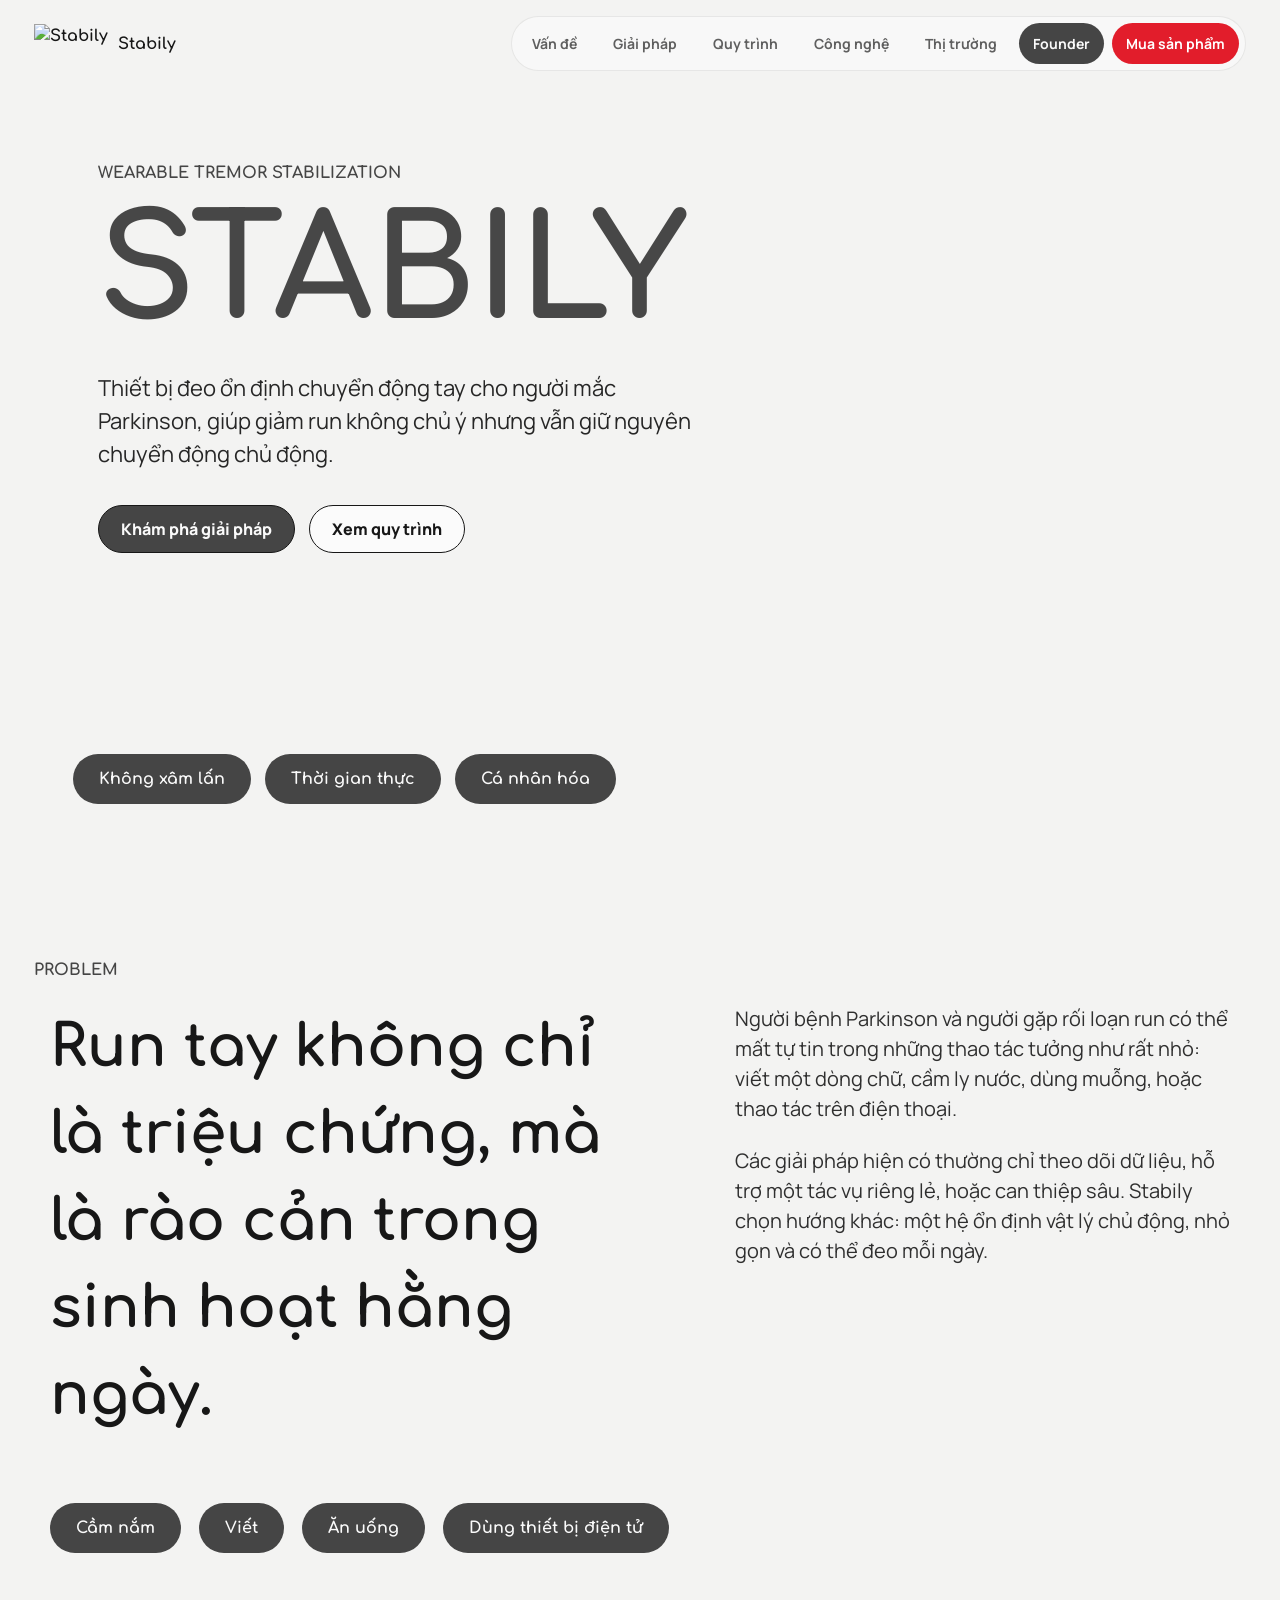
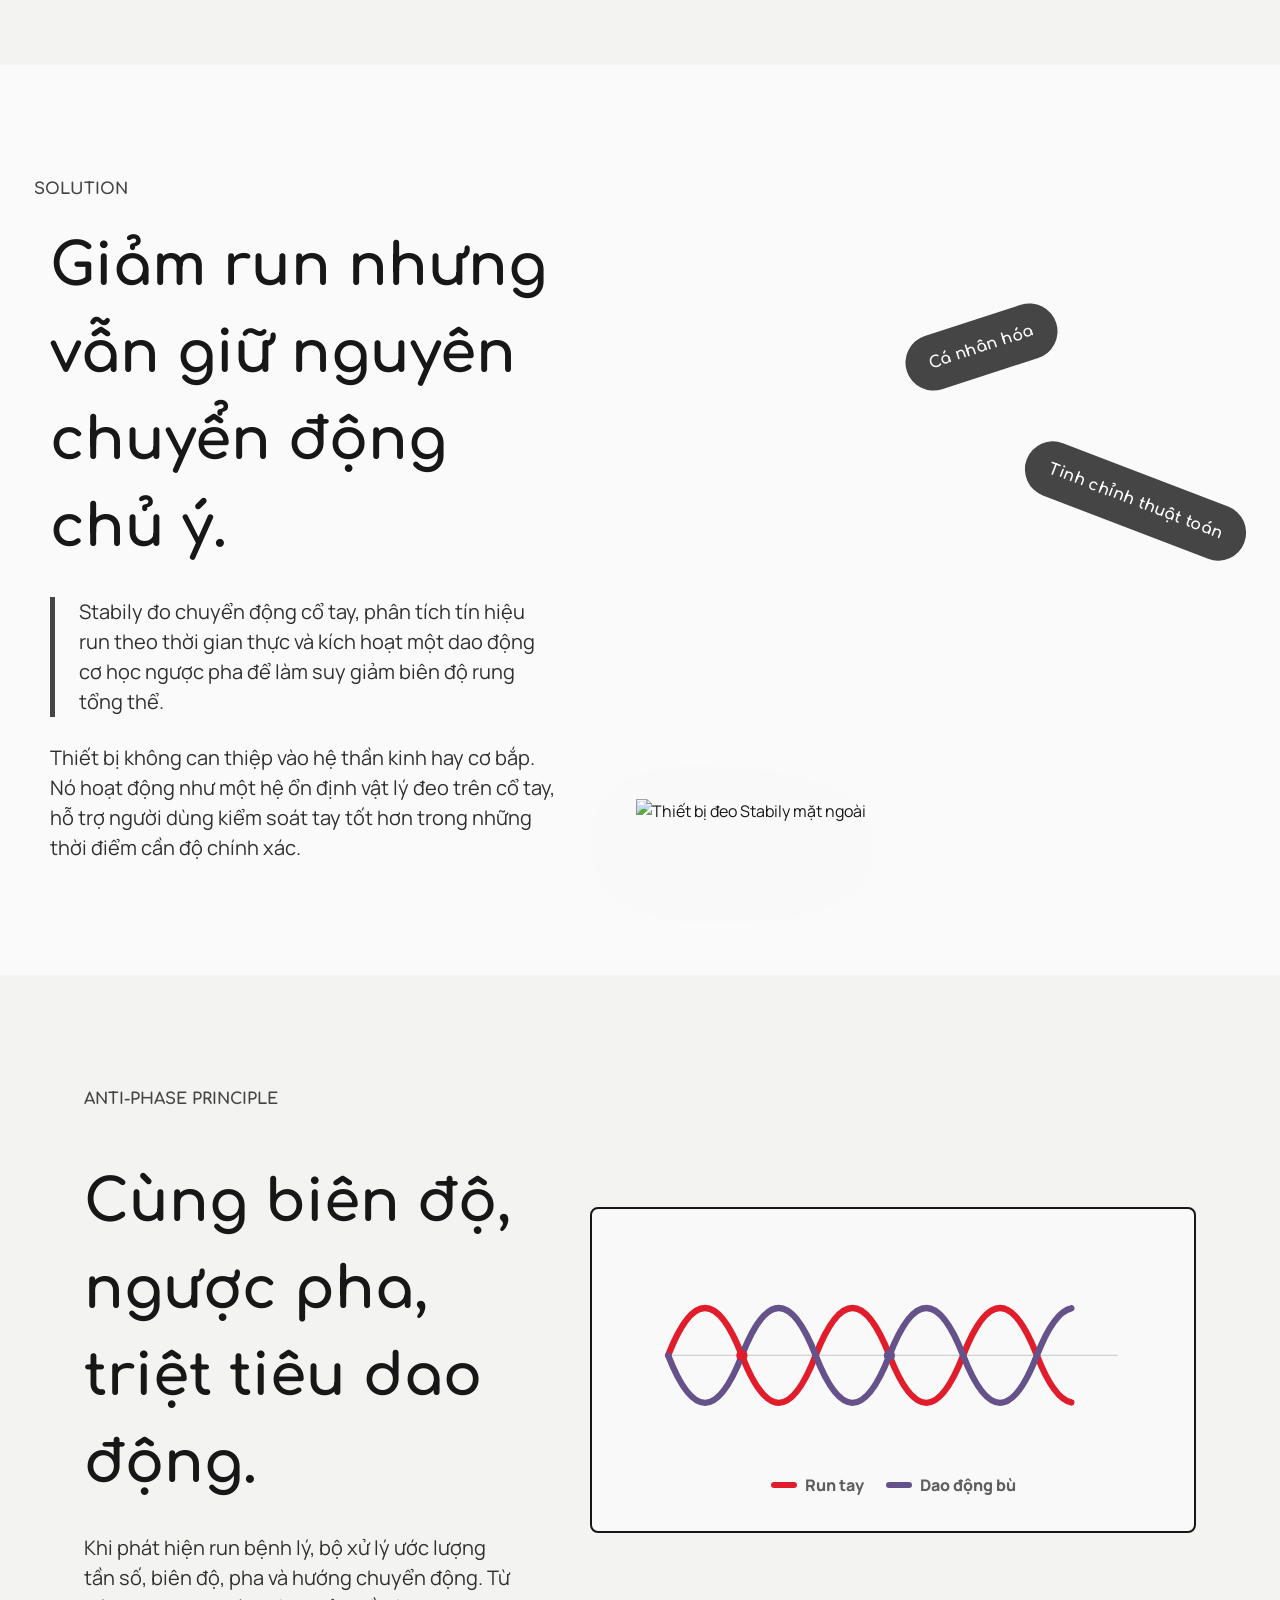
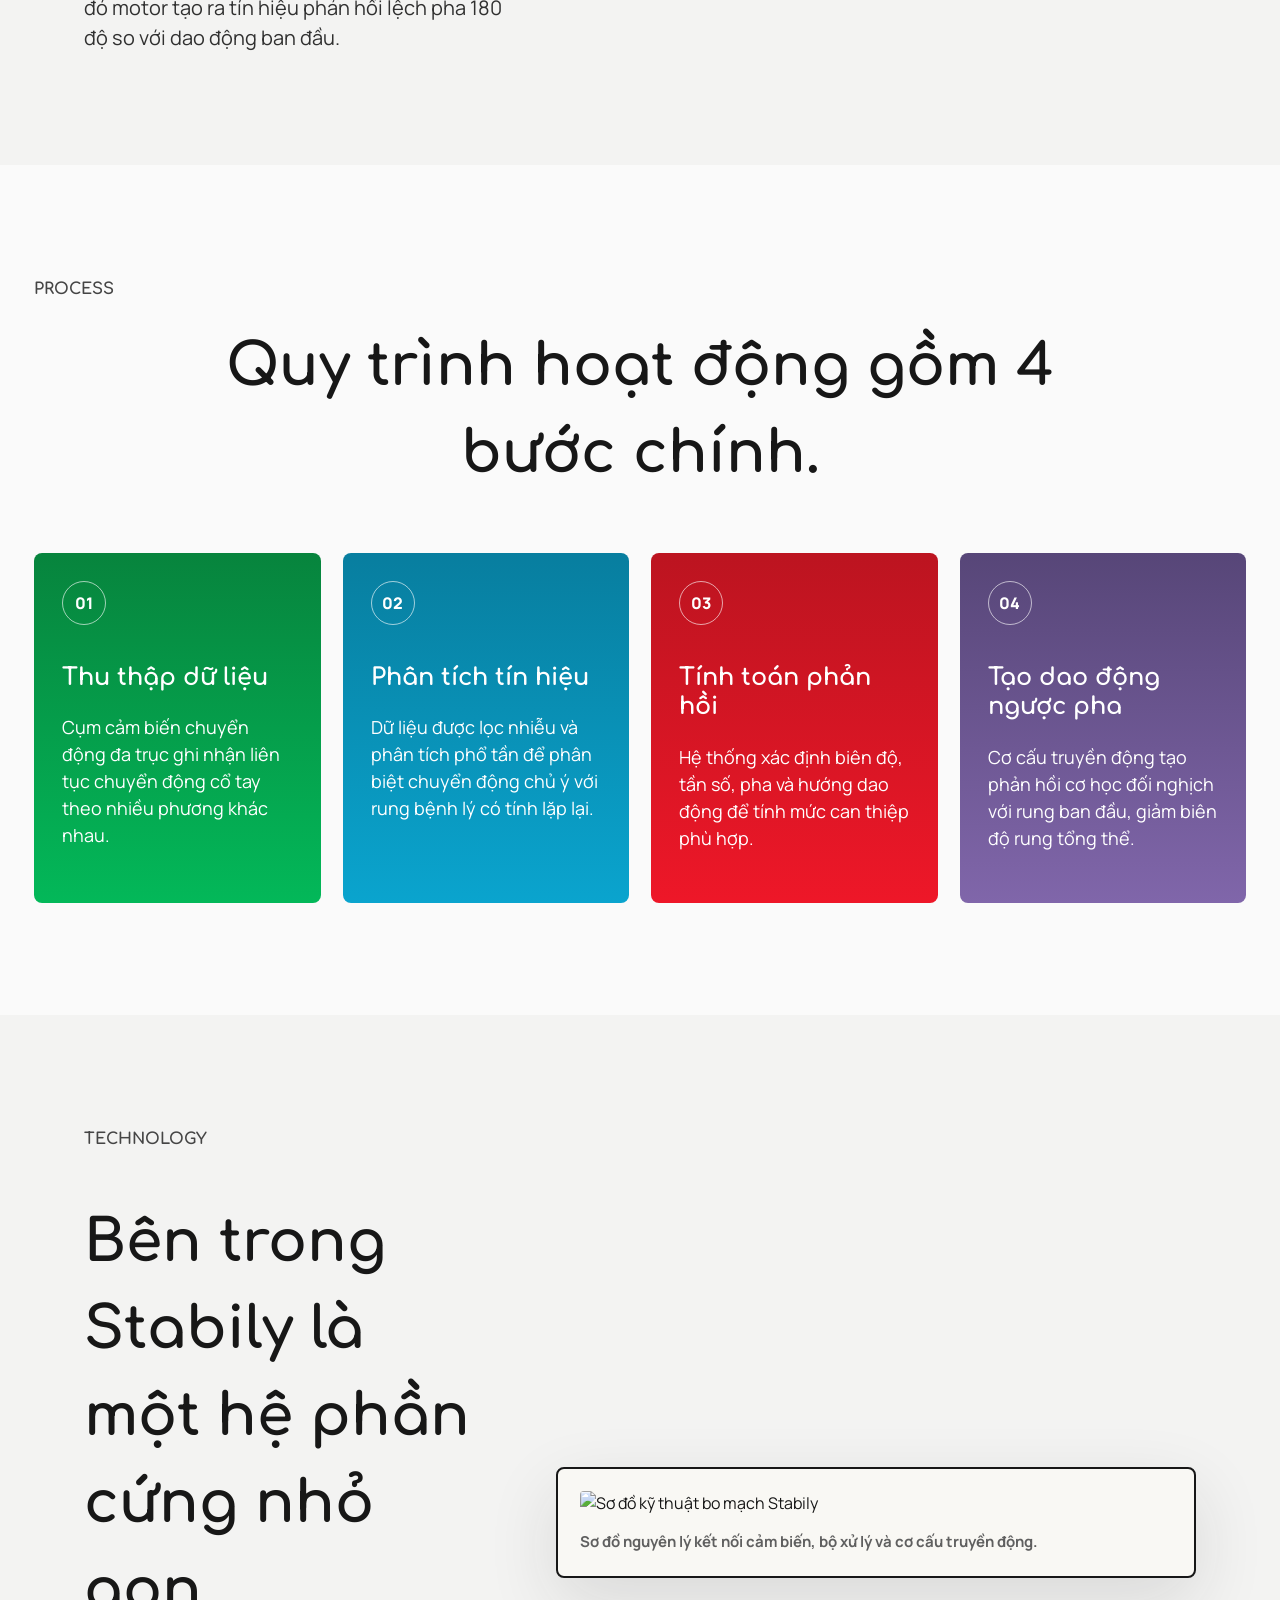
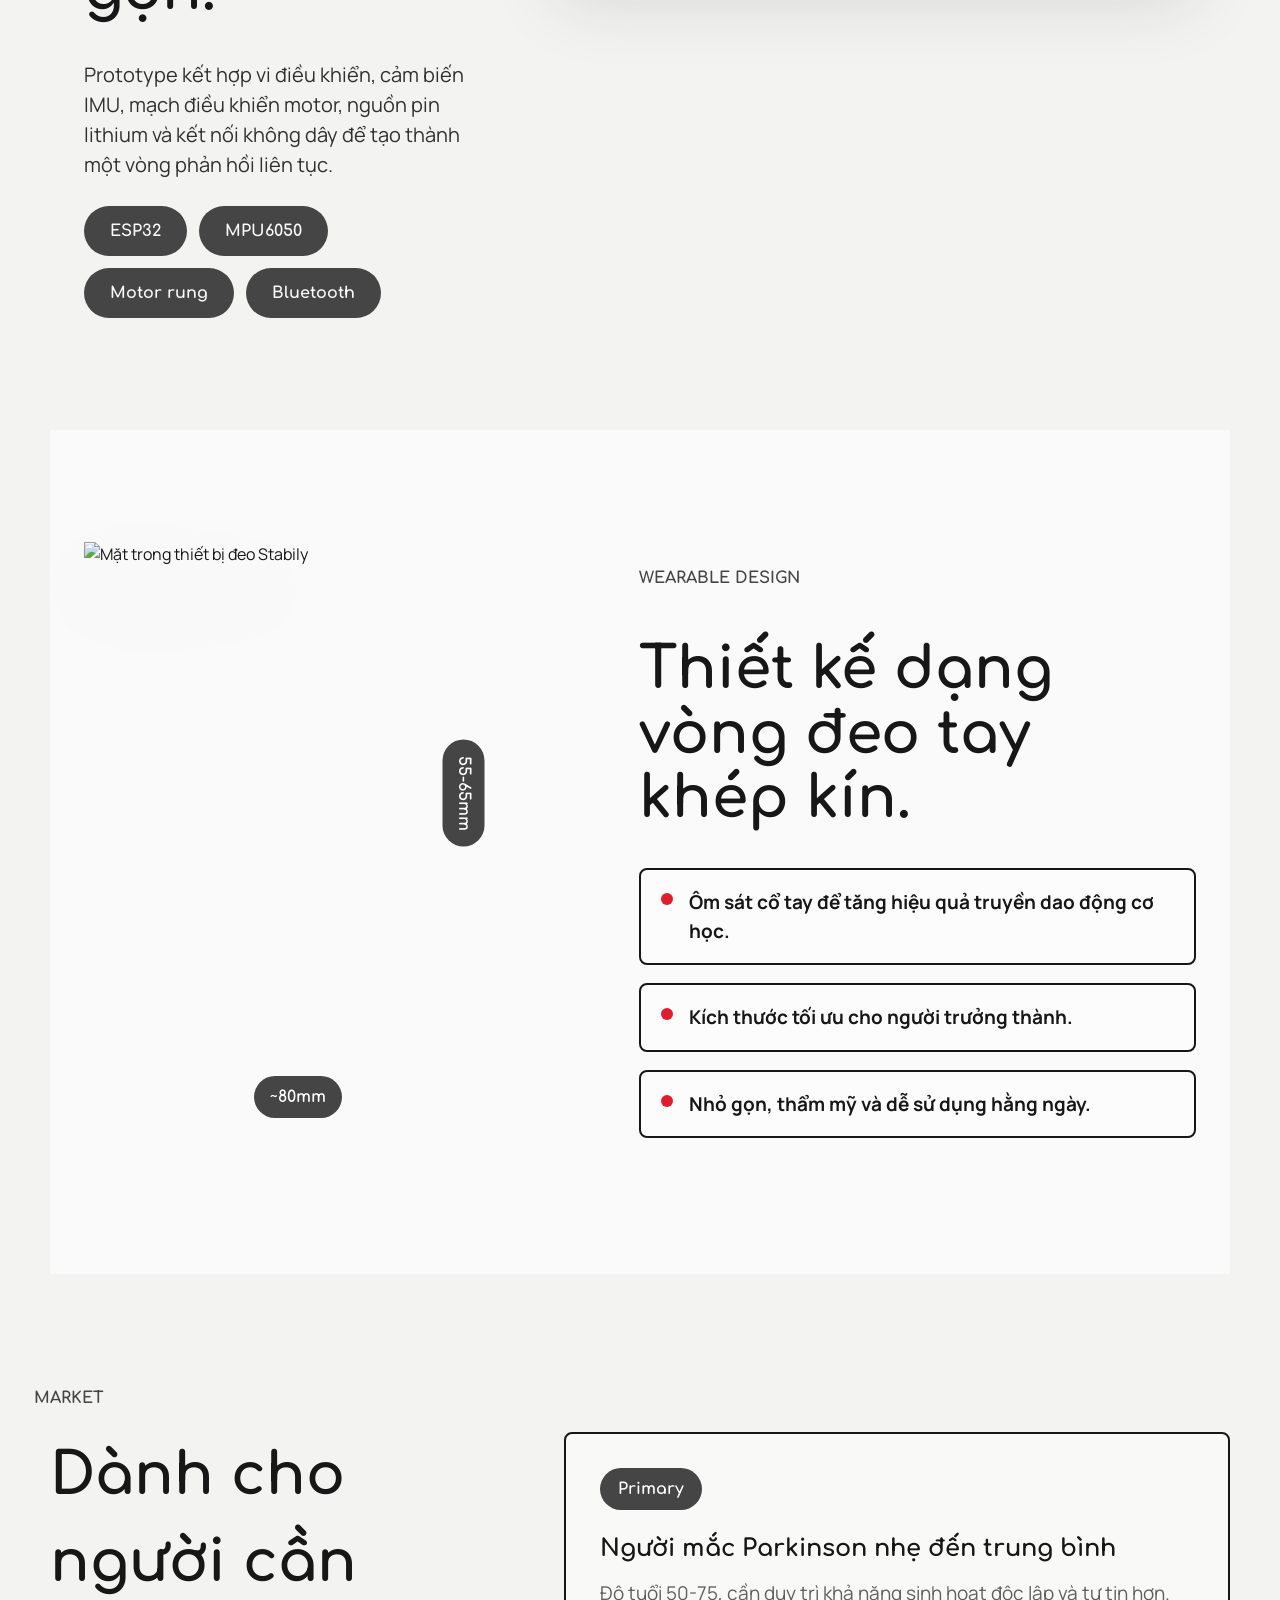
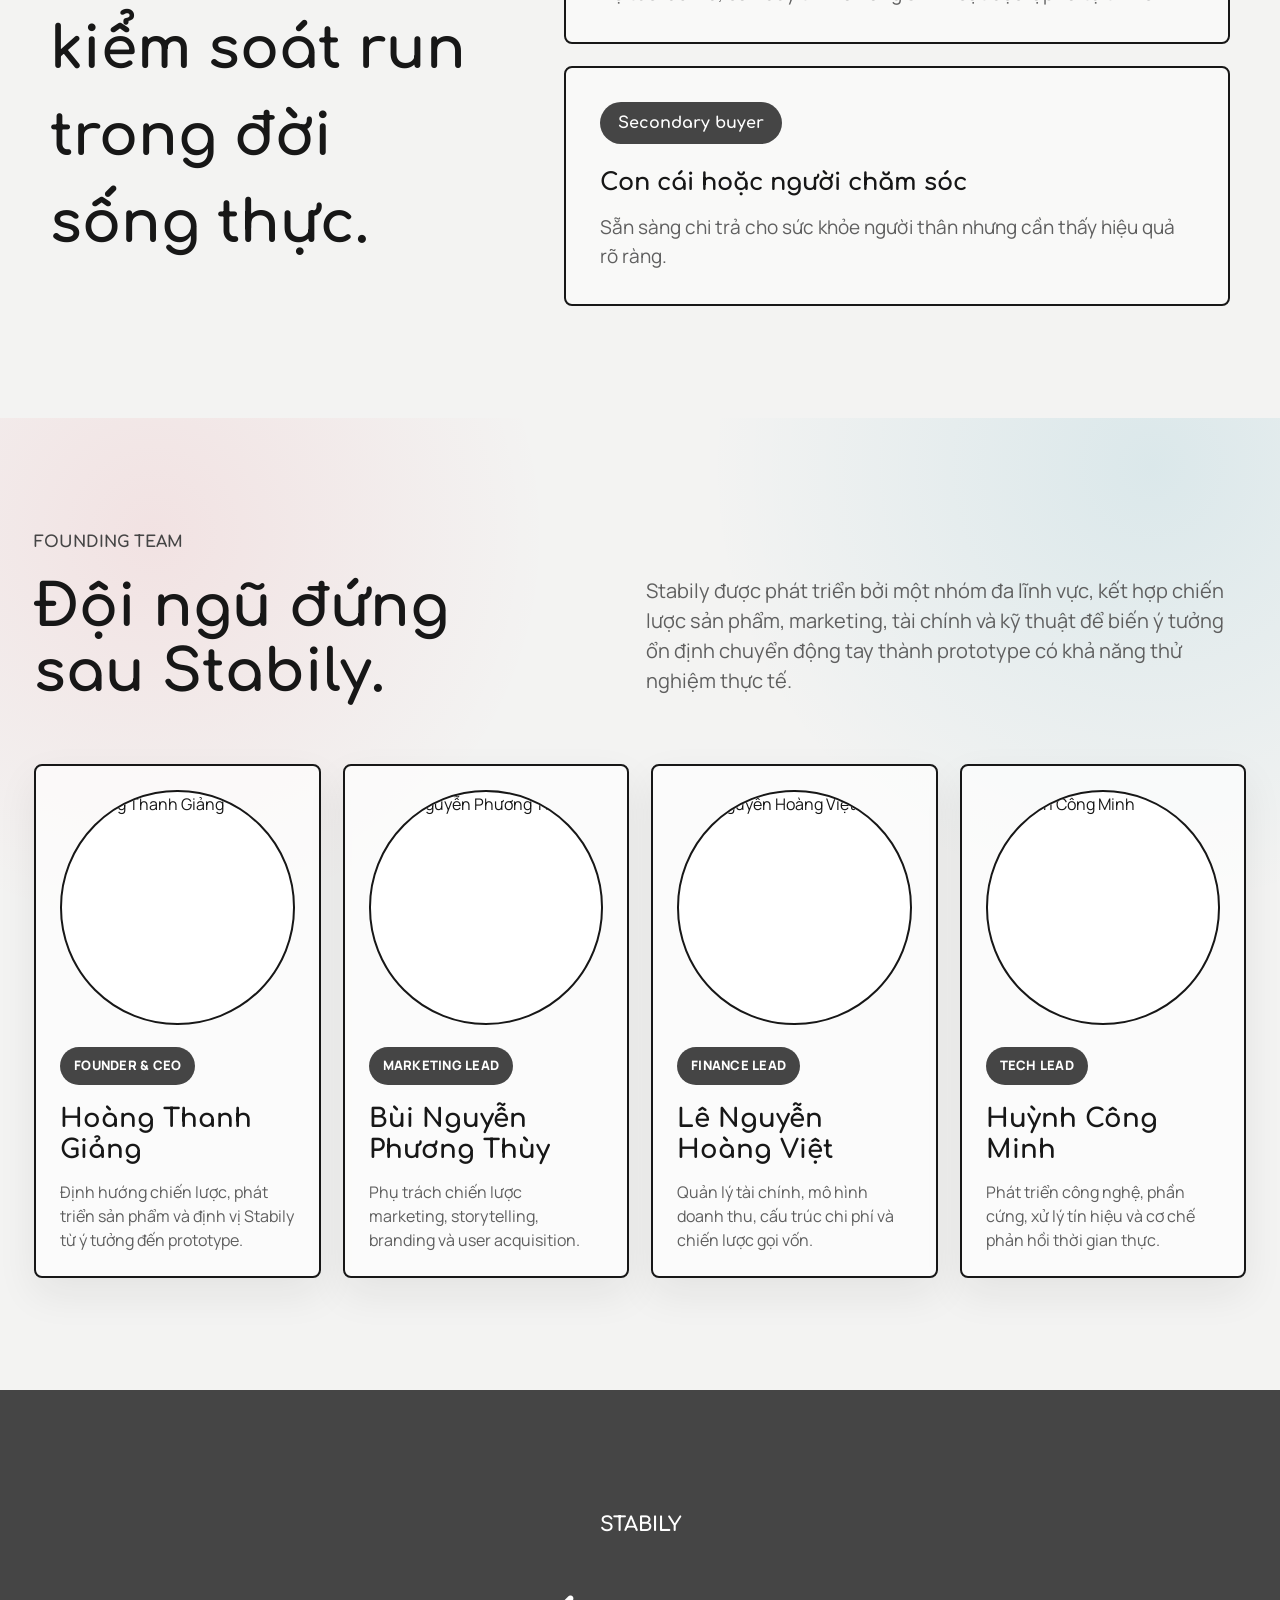
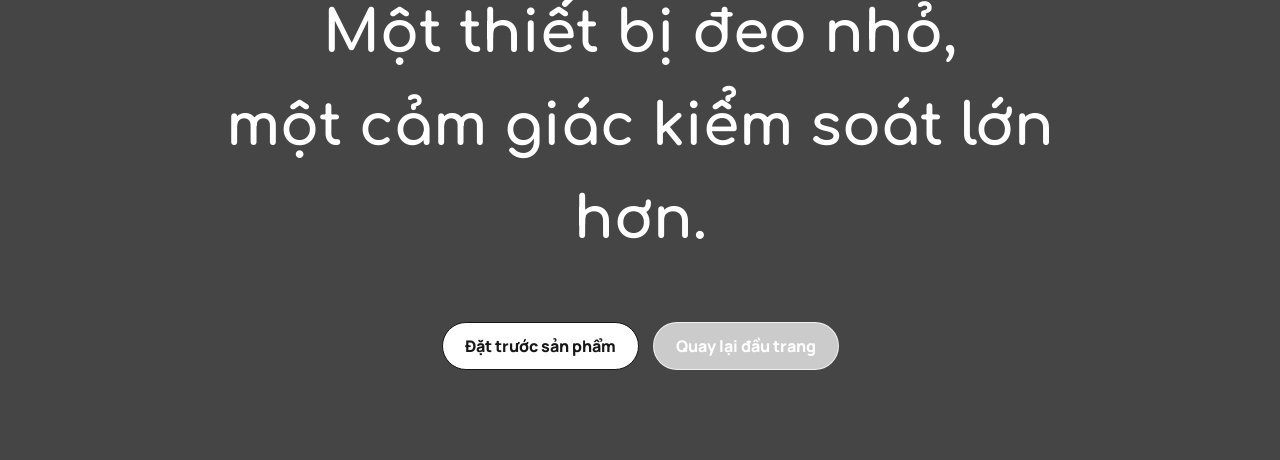
==== index.html @ 8cd6f06e "Add files via upload" ====
<!doctype html>
<html lang="vi">
  <head>
    <meta charset="utf-8" />
    <meta name="viewport" content="width=device-width, initial-scale=1" />
    <meta
      name="description"
      content="Stabily là thiết bị đeo hỗ trợ ổn định chuyển động tay cho người mắc Parkinson thông qua cơ chế bù trừ dao động ngược pha."
    />
    <title>Stabily | Wearable Tremor Stabilization</title>
    <link rel="preconnect" href="https://fonts.googleapis.com" />
    <link rel="preconnect" href="https://fonts.gstatic.com" crossorigin />
    <link
      href="https://fonts.googleapis.com/css2?family=Comfortaa:wght@400;500;600;700&family=Manrope:wght@400;500;600;700;800&display=swap"
      rel="stylesheet"
    />
    <link rel="stylesheet" href="./styles.css" />
  </head>
  <body>
    <header class="site-header" data-elevated="false">
      <a class="brand" href="index.html" aria-label="Stabily home">
        <img src="./assets/product/logo.png" alt="Stabily" style="height: 40px; width: auto; display: block;">
        <span>Stabily</span>
      </a>

      <button class="menu-toggle" type="button" aria-expanded="false" aria-controls="site-nav">
        <span></span>
        <span></span>
      </button>

      <nav class="site-nav" id="site-nav" aria-label="Điều hướng chính">
        <a href="#problem">Vấn đề</a>
        <a href="#solution">Giải pháp</a>
        <a href="#process">Quy trình</a>
        <a href="#hardware">Công nghệ</a>
        <a href="#market">Thị trường</a>
        <a href="#founders">Founder</a>
        <a class="nav-buy" href="./buy.html">Mua sản phẩm</a>
      </nav>
    </header>

    <main id="top">
      <section class="hero" aria-labelledby="hero-title">
        <div class="hero-product" aria-hidden="true">
          <img
            class="hero-ring hero-ring-front"
            src="./assets/product/stabily-front.png"
            alt=""
          />
          <img
            class="hero-ring hero-ring-inside"
            src="./assets/product/stabily-inside.png"
            alt=""
          />
        </div>

        <div class="hero-copy reveal">
          <p class="eyebrow">Wearable Tremor Stabilization</p>
          <h1 id="hero-title">STABILY</h1>
          <p class="hero-subtitle">
            Thiết bị đeo ổn định chuyển động tay cho người mắc Parkinson, giúp giảm run
            không chủ ý nhưng vẫn giữ nguyên chuyển động chủ động.
          </p>
          <div class="hero-actions">
            <a class="button button-primary" href="#solution">Khám phá giải pháp</a>
            <a class="button button-ghost" href="#process">Xem quy trình</a>
          </div>
        </div>

        <div class="hero-meta reveal" aria-label="Điểm nổi bật">
          <span>Không xâm lấn</span>
          <span>Thời gian thực</span>
          <span>Cá nhân hóa</span>
        </div>
      </section>

      <section class="problem-section section-pad" id="problem" aria-labelledby="problem-title">
        <div class="section-kicker">Problem</div>
        <div class="problem-grid">
          <div class="reveal">
            <h2 id="problem-title">Run tay không chỉ là triệu chứng, mà là rào cản trong sinh hoạt hằng ngày.</h2>
          </div>
          <div class="problem-copy reveal">
            <p>
              Người bệnh Parkinson và người gặp rối loạn run có thể mất tự tin trong những
              thao tác tưởng như rất nhỏ: viết một dòng chữ, cầm ly nước, dùng muỗng, hoặc
              thao tác trên điện thoại.
            </p>
            <p>
              Các giải pháp hiện có thường chỉ theo dõi dữ liệu, hỗ trợ một tác vụ riêng lẻ,
              hoặc can thiệp sâu. Stabily chọn hướng khác: một hệ ổn định vật lý chủ động,
              nhỏ gọn và có thể đeo mỗi ngày.
            </p>
          </div>
        </div>

        <div class="activity-strip reveal" aria-label="Hoạt động bị ảnh hưởng">
          <span>Cầm nắm</span>
          <span>Viết</span>
          <span>Ăn uống</span>
          <span>Dùng thiết bị điện tử</span>
        </div>
      </section>

      <section class="solution-section section-pad" id="solution" aria-labelledby="solution-title">
        <div class="section-kicker">Solution</div>
        <div class="solution-layout">
          <div class="solution-copy reveal">
            <h2 id="solution-title">Giảm run nhưng vẫn giữ nguyên chuyển động chủ ý.</h2>
            <p>
              Stabily đo chuyển động cổ tay, phân tích tín hiệu run theo thời gian thực và
              kích hoạt một dao động cơ học ngược pha để làm suy giảm biên độ rung tổng thể.
            </p>
            <p>
              Thiết bị không can thiệp vào hệ thần kinh hay cơ bắp. Nó hoạt động như một hệ
              ổn định vật lý đeo trên cổ tay, hỗ trợ người dùng kiểm soát tay tốt hơn trong
              những thời điểm cần độ chính xác.
            </p>
          </div>

          <div class="product-stage reveal">
            <img src="./assets/product/stabily-front.png" alt="Thiết bị đeo Stabily mặt ngoài" />
            <div class="callout callout-top">Cá nhân hóa</div>
            <div class="callout callout-side">Tinh chỉnh thuật toán</div>
          </div>
        </div>
      </section>

      <section class="wave-section section-pad" aria-labelledby="wave-title">
        <div class="wave-copy reveal">
          <div class="section-kicker">Anti-phase principle</div>
          <h2 id="wave-title">Cùng biên độ, ngược pha, triệt tiêu dao động.</h2>
          <p>
            Khi phát hiện run bệnh lý, bộ xử lý ước lượng tần số, biên độ, pha và hướng
            chuyển động. Từ đó motor tạo ra tín hiệu phản hồi lệch pha 180 độ so với dao
            động ban đầu.
          </p>
        </div>

        <div class="wave-panel reveal" aria-label="Minh họa dao động ngược pha">
          <svg viewBox="0 0 760 320" role="img" aria-labelledby="wave-svg-title wave-svg-desc">
            <title id="wave-svg-title">Minh họa dao động ngược pha</title>
            <desc id="wave-svg-desc">
              Một đường thể hiện rung tay và một đường thể hiện dao động bù ngược pha.
            </desc>
            <path class="grid-line" d="M60 160H700" />
            <path
              class="wave wave-tremor"
              d="M60 160 C95 70, 130 70, 165 160 S235 250, 270 160 S340 70, 375 160 S445 250, 480 160 S550 70, 585 160 S655 250, 700 160"
            />
            <path
              class="wave wave-counter"
              d="M60 160 C95 250, 130 250, 165 160 S235 70, 270 160 S340 250, 375 160 S445 70, 480 160 S550 250, 585 160 S655 70, 700 160"
            />
            <circle class="pulse-dot" cx="165" cy="160" r="8" />
            <circle class="pulse-dot pulse-dot-alt" cx="375" cy="160" r="8" />
          </svg>
          <div class="wave-legend">
            <span><i class="legend-red"></i>Run tay</span>
            <span><i class="legend-purple"></i>Dao động bù</span>
          </div>
        </div>
      </section>

      <section class="process-section section-pad" id="process" aria-labelledby="process-title">
        <div class="section-kicker">Process</div>
        <h2 id="process-title" class="center-title reveal">Quy trình hoạt động gồm 4 bước chính.</h2>

        <div class="process-grid">
          <article class="process-card process-green reveal">
            <span>01</span>
            <h3>Thu thập dữ liệu</h3>
            <p>
              Cụm cảm biến chuyển động đa trục ghi nhận liên tục chuyển động cổ tay theo
              nhiều phương khác nhau.
            </p>
          </article>

          <article class="process-card process-blue reveal">
            <span>02</span>
            <h3>Phân tích tín hiệu</h3>
            <p>
              Dữ liệu được lọc nhiễu và phân tích phổ tần để phân biệt chuyển động chủ ý với
              rung bệnh lý có tính lặp lại.
            </p>
          </article>

          <article class="process-card process-red reveal">
            <span>03</span>
            <h3>Tính toán phản hồi</h3>
            <p>
              Hệ thống xác định biên độ, tần số, pha và hướng dao động để tính mức can thiệp
              phù hợp.
            </p>
          </article>

          <article class="process-card process-purple reveal">
            <span>04</span>
            <h3>Tạo dao động ngược pha</h3>
            <p>
              Cơ cấu truyền động tạo phản hồi cơ học đối nghịch với rung ban đầu, giảm biên
              độ rung tổng thể.
            </p>
          </article>
        </div>
      </section>

      <section class="hardware-section section-pad" id="hardware" aria-labelledby="hardware-title">
        <div class="hardware-copy reveal">
          <div class="section-kicker">Technology</div>
          <h2 id="hardware-title">Bên trong Stabily là một hệ phần cứng nhỏ gọn.</h2>
          <p>
            Prototype kết hợp vi điều khiển, cảm biến IMU, mạch điều khiển motor, nguồn pin
            lithium và kết nối không dây để tạo thành một vòng phản hồi liên tục.
          </p>
          <div class="hardware-tags" aria-label="Thành phần hệ thống">
            <span>ESP32</span>
            <span>MPU6050</span>
            <span>Motor rung</span>
            <span>Bluetooth</span>
          </div>
        </div>

        <figure class="circuit-frame reveal">
          <img src="./assets/product/stabily-circuit.png" alt="Sơ đồ kỹ thuật bo mạch Stabily" />
          <figcaption>Sơ đồ nguyên lý kết nối cảm biến, bộ xử lý và cơ cấu truyền động.</figcaption>
        </figure>
      </section>

      <section class="fit-section section-pad" aria-labelledby="fit-title">
        <div class="fit-product reveal">
          <img src="./assets/product/stabily-inside.png" alt="Mặt trong thiết bị đeo Stabily" />
          <div class="dimension dimension-height">55-65mm</div>
          <div class="dimension dimension-width">~80mm</div>
        </div>
        <div class="fit-copy reveal">
          <div class="section-kicker">Wearable design</div>
          <h2 id="fit-title">Thiết kế dạng vòng đeo tay khép kín.</h2>
          <ul class="fit-list">
            <li>Ôm sát cổ tay để tăng hiệu quả truyền dao động cơ học.</li>
            <li>Kích thước tối ưu cho người trưởng thành.</li>
            <li>Nhỏ gọn, thẩm mỹ và dễ sử dụng hằng ngày.</li>
          </ul>
        </div>
      </section>

      <section class="market-section section-pad" id="market" aria-labelledby="market-title">
        <div class="section-kicker">Market</div>
        <div class="market-layout">
          <div class="reveal">
            <h2 id="market-title">Dành cho người cần kiểm soát run trong đời sống thực.</h2>
          </div>
          <div class="market-columns">
            <article class="market-column reveal">
              <span>Primary</span>
              <h3>Người mắc Parkinson nhẹ đến trung bình</h3>
              <p>Độ tuổi 50-75, cần duy trì khả năng sinh hoạt độc lập và tự tin hơn.</p>
            </article>
            <article class="market-column reveal">
              <span>Secondary buyer</span>
              <h3>Con cái hoặc người chăm sóc</h3>
              <p>Sẵn sàng chi trả cho sức khỏe người thân nhưng cần thấy hiệu quả rõ ràng.</p>
            </article>
          </div>
        </div>
      </section>

      <section class="founder-section section-pad" id="founders" aria-labelledby="founders-title">
        <div class="section-kicker">Founding team</div>
        <div class="founder-heading reveal">
          <h2 id="founders-title">Đội ngũ đứng sau Stabily.</h2>
          <p>
            Stabily được phát triển bởi một nhóm đa lĩnh vực, kết hợp chiến lược sản phẩm,
            marketing, tài chính và kỹ thuật để biến ý tưởng ổn định chuyển động tay thành
            prototype có khả năng thử nghiệm thực tế.
          </p>
        </div>

        <div class="founder-grid">
          <article class="founder-card reveal">
            <img src="./assets/team/hoang-thanh-giang.png" alt="Hoàng Thanh Giảng" />
            <span>Founder & CEO</span>
            <h3>Hoàng Thanh Giảng</h3>
            <p>Định hướng chiến lược, phát triển sản phẩm và định vị Stabily từ ý tưởng đến prototype.</p>
          </article>

          <article class="founder-card reveal">
            <img src="./assets/team/bui-nguyen-phuong-thuy.png" alt="Bùi Nguyễn Phương Thùy" />
            <span>Marketing Lead</span>
            <h3>Bùi Nguyễn Phương Thùy</h3>
            <p>Phụ trách chiến lược marketing, storytelling, branding và user acquisition.</p>
          </article>

          <article class="founder-card reveal">
            <img src="./assets/team/le-nguyen-hoang-viet.png" alt="Lê Nguyễn Hoàng Việt" />
            <span>Finance Lead</span>
            <h3>Lê Nguyễn Hoàng Việt</h3>
            <p>Quản lý tài chính, mô hình doanh thu, cấu trúc chi phí và chiến lược gọi vốn.</p>
          </article>

          <article class="founder-card reveal">
            <img src="./assets/team/huynh-cong-minh.png" alt="Huỳnh Công Minh" />
            <span>Tech Lead</span>
            <h3>Huỳnh Công Minh</h3>
            <p>Phát triển công nghệ, phần cứng, xử lý tín hiệu và cơ chế phản hồi thời gian thực.</p>
          </article>
        </div>
      </section>

      <section class="cta-section" aria-labelledby="cta-title">
        <div class="cta-inner reveal">
          <p class="eyebrow">Stabily</p>
          <h2 id="cta-title">Một thiết bị đeo nhỏ, <br>
            một cảm giác kiểm soát lớn hơn.</h2>
          <div class="cta-actions">
            <a class="button button-primary" href="./buy.html">Đặt trước sản phẩm</a>
            <a class="button button-ghost light" href="#top">Quay lại đầu trang</a>
          </div>
        </div>
      </section>
    </main>

    <script src="./script.js"></script>
  </body>
</html>
---- styles.css ----
:root {
  --paper: #f3f3f2;
  --paper-soft: #fafafa;
  --ink: #171717;
  --muted: #5f5f5f;
  --charcoal: #454545;
  --line: #d9d9d6;
  --red: #e21d2b;
  --green: #028a41;
  --blue: #0887a8;
  --purple: #66528b;
  --shadow: 0 24px 70px rgba(31, 31, 31, 0.12);
  --radius: 8px;
  --pill: 999px;
  --content: 1180px;
}

* {
  box-sizing: border-box;
}

html {
  scroll-behavior: smooth;
}

section {
  scroll-margin-top: 88px;
}

body {
  margin: 0;
  color: var(--ink);
  background: var(--paper);
  font-family: "Manrope", "Segoe UI", sans-serif;
  line-height: 1.5;
  overflow-x: hidden;
}

body.menu-open {
  overflow: hidden;
}

img {
  display: block;
  max-width: 100%;
}

a {
  color: inherit;
  text-decoration: none;
}

button {
  font: inherit;
}

.site-header {
  position: fixed;
  z-index: 20;
  top: 0;
  left: 0;
  right: 0;
  display: flex;
  align-items: center;
  justify-content: space-between;
  min-height: 74px;
  padding: 16px 34px;
  color: var(--ink);
  transition: background 200ms ease, box-shadow 200ms ease;
}

.site-header[data-elevated="true"] {
  background: rgba(243, 243, 242, 0.88);
  box-shadow: 0 1px 0 rgba(0, 0, 0, 0.08);
  backdrop-filter: blur(18px);
}

.brand {
  display: inline-flex;
  align-items: center;
  gap: 10px;
  font-family: "Comfortaa", "Manrope", sans-serif;
  font-weight: 700;
}

/*.brand-mark {
  position: relative;
  width: 42px;
  height: 42px;
  border-radius: 50%;
  background: #050505;
  box-shadow: inset 0 0 0 1px rgba(255, 255, 255, 0.2);
}

.brand-wave,
.brand-wave::before,
.brand-wave::after {
  position: absolute;
  content: "";
  height: 2px;
  border-radius: var(--pill);
  background: #fff;
}

.brand-wave {
  width: 24px;
  left: 9px;
  top: 21px;
}

.brand-wave::before {
  width: 10px;
  left: 3px;
  top: -5px;
  transform: rotate(18deg);
}

.brand-wave::after {
  width: 10px;
  right: 3px;
  top: 5px;
  transform: rotate(18deg);
} */

.site-nav {
  display: flex;
  align-items: center;
  gap: 8px;
  padding: 6px;
  border: 1px solid rgba(23, 23, 23, 0.08);
  border-radius: var(--pill);
  background: rgba(255, 255, 255, 0.46);
}

.site-nav a {
  padding: 10px 14px;
  border-radius: var(--pill);
  color: var(--muted);
  font-size: 14px;
  font-weight: 700;
  transition: background 160ms ease, color 160ms ease;
}

.site-nav a:hover,
.site-nav a.is-active {
  color: var(--paper-soft);
  background: var(--charcoal);
}

.site-nav .nav-buy {
  color: #fff;
  background: var(--red);
}

.site-nav .nav-buy:hover,
.site-nav .nav-buy.is-active {
  color: #fff;
  background: var(--ink);
}

.menu-toggle {
  display: none;
  width: 44px;
  height: 44px;
  border: 1px solid rgba(23, 23, 23, 0.15);
  border-radius: var(--pill);
  background: rgba(255, 255, 255, 0.76);
}

.menu-toggle span {
  display: block;
  width: 18px;
  height: 2px;
  margin: 5px auto;
  border-radius: var(--pill);
  background: var(--ink);
}

.hero {
  position: relative;
  display: grid;
  min-height: 94svh;
  padding: 108px 34px 42px;
  isolation: isolate;
}

.hero::after {
  position: absolute;
  z-index: -2;
  inset: auto 0 0;
  height: 22vh;
  content: "";
  background: linear-gradient(180deg, rgba(243, 243, 242, 0), var(--paper));
}

.hero-product {
  position: absolute;
  z-index: -1;
  inset: 0;
  overflow: hidden;
}

.hero-ring {
  position: absolute;
  width: min(44vw, 700px);
  min-width: 360px;
  filter: drop-shadow(0 34px 54px rgba(0, 0, 0, 0.2));
  opacity: 0.94;
}

.hero-ring-front {
  top: 10vh;
  left: 31vw;
  transform: rotate(-9deg);
}

.hero-ring-inside {
  right: 7vw;
  bottom: 10vh;
  transform: rotate(7deg);
}

.hero-copy {
  align-self: center;
  width: min(100%, 920px);
  max-width: 920px;
  padding-left: 5vw;
}

.eyebrow,
.section-kicker {
  margin: 0 0 22px;
  color: var(--charcoal);
  font-family: "Comfortaa", "Manrope", sans-serif;
  font-size: 16px;
  font-weight: 700;
  text-transform: uppercase;
}

.hero h1 {
  position: relative;
  margin: 0;
  font-family: "Comfortaa", "Manrope", sans-serif;
  font-size: 142px;
  font-weight: 700;
  line-height: 0.92;
  color: rgba(19, 19, 19, 0.77);
}

.hero-subtitle {
  max-width: 610px;
  margin: 34px 0 0;
  color: #262626;
  font-size: 22px;
}

.hero-actions,
.hero-meta {
  display: flex;
  flex-wrap: wrap;
  gap: 14px;
  width: min(100%, 620px);
}

.hero-actions {
  margin-top: 34px;
}

.button {
  display: inline-flex;
  align-items: center;
  justify-content: center;
  min-height: 48px;
  padding: 0 22px;
  border: 1px solid var(--ink);
  border-radius: var(--pill);
  font-weight: 800;
  transition: transform 160ms ease, background 160ms ease, color 160ms ease;
}

.button:hover {
  transform: translateY(-2px);
}

.button-primary {
  color: var(--paper-soft);
  background: var(--charcoal);
}

.button-ghost {
  background: rgba(255, 255, 255, 0.72);
}

.hero-meta {
  align-self: end;
  justify-content: center;
  margin-top: 42px;
}

.hero-meta span,
.activity-strip span,
.hardware-tags span {
  display: inline-flex;
  align-items: center;
  min-height: 50px;
  padding: 0 26px;
  border-radius: var(--pill);
  color: var(--paper-soft);
  background: var(--charcoal);
  font-family: "Comfortaa", "Manrope", sans-serif;
  font-weight: 700;
}

.section-pad {
  padding: 112px 34px;
}

.problem-grid,
.solution-layout,
.wave-section,
.hardware-section,
.fit-section,
.market-layout,
.cta-inner {
  width: min(100%, var(--content));
  margin: 0 auto;
}

h2 {
  margin: 0;
  font-family: "Comfortaa", "Manrope", sans-serif;
  font-size: 58px;
  line-height: 1.12;
  font-weight: 700;
}

h3 {
  margin: 0;
  font-family: "Comfortaa", "Manrope", sans-serif;
  font-size: 24px;
  line-height: 1.22;
}

p {
  margin: 0;
}

.problem-grid {
  display: grid;
  grid-template-columns: 1.1fr 0.9fr;
  gap: 80px;
  align-items: start;
}

.problem-copy {
  display: grid;
  gap: 22px;
  color: #2f2f2f;
  font-size: 20px;
}

.activity-strip {
  display: flex;
  flex-wrap: wrap;
  gap: 18px;
  width: min(100%, var(--content));
  margin: 64px auto 0;
}

.solution-section {
  background: var(--paper-soft);
}

.solution-layout,
.hardware-section,
.fit-section {
  display: grid;
  grid-template-columns: 0.92fr 1.08fr;
  gap: 80px;
  align-items: center;
}

.solution-copy,
.hardware-copy,
.fit-copy,
.wave-copy {
  display: grid;
  gap: 26px;
}

.solution-copy p,
.hardware-copy p,
.fit-copy p,
.wave-copy p {
  color: #303030;
  font-size: 20px;
}

.solution-copy p:first-of-type {
  padding-left: 24px;
  border-left: 5px solid var(--charcoal);
}

.product-stage {
  position: relative;
  min-height: 560px;
}

.product-stage img {
  position: absolute;
  right: 0;
  bottom: 0;
  width: min(100%, 620px);
  filter: drop-shadow(0 34px 60px rgba(0, 0, 0, 0.18));
}

.callout {
  position: absolute;
  z-index: 2;
  display: inline-flex;
  align-items: center;
  min-height: 56px;
  padding: 0 24px;
  border-radius: var(--pill);
  color: var(--paper-soft);
  background: var(--charcoal);
  font-family: "Comfortaa", "Manrope", sans-serif;
  font-weight: 700;
}

.callout-top {
  top: 56px;
  right: 170px;
  transform: rotate(-18deg);
}

.callout-side {
  top: 210px;
  right: -22px;
  transform: rotate(21deg);
}

.wave-section {
  display: grid;
  grid-template-columns: 0.72fr 1fr;
  gap: 70px;
  align-items: center;
}

.wave-panel {
  padding: 34px;
  border: 2px solid var(--ink);
  border-radius: var(--radius);
  background: rgba(255, 255, 255, 0.48);
}

.wave-panel svg {
  width: 100%;
}

.grid-line {
  fill: none;
  stroke: rgba(23, 23, 23, 0.18);
  stroke-width: 2;
}

.wave {
  fill: none;
  stroke-width: 9;
  stroke-linecap: round;
  stroke-dasharray: 980;
  animation: trace 4.2s ease-in-out infinite;
}

.wave-tremor {
  stroke: var(--red);
}

.wave-counter {
  stroke: var(--purple);
  animation-delay: 520ms;
}

.pulse-dot {
  fill: var(--red);
  animation: pulse 2.2s ease-in-out infinite;
}

.pulse-dot-alt {
  fill: var(--purple);
  animation-delay: 520ms;
}

.wave-legend {
  display: flex;
  gap: 22px;
  justify-content: center;
  color: var(--muted);
  font-weight: 800;
}

.wave-legend span {
  display: inline-flex;
  align-items: center;
  gap: 8px;
}

.wave-legend i {
  display: inline-block;
  width: 26px;
  height: 6px;
  border-radius: var(--pill);
}

.legend-red {
  background: var(--red);
}

.legend-purple {
  background: var(--purple);
}

.process-section {
  background: var(--paper-soft);
}

.center-title {
  width: min(100%, 980px);
  margin: 0 auto 56px;
  text-align: center;
}

.process-grid {
  display: grid;
  grid-template-columns: repeat(4, 1fr);
  gap: 22px;
  width: min(100%, 1240px);
  margin: 0 auto;
}

.process-card {
  min-height: 350px;
  padding: 28px;
  border-radius: var(--radius);
  color: #fff;
}

.process-card span {
  display: inline-flex;
  width: 44px;
  height: 44px;
  align-items: center;
  justify-content: center;
  margin-bottom: 38px;
  border: 1px solid rgba(255, 255, 255, 0.62);
  border-radius: 50%;
  font-weight: 800;
}

.process-card p {
  margin-top: 22px;
  font-size: 18px;
}

.process-green {
  background: linear-gradient(180deg, #07843d, #03b859);
}

.process-blue {
  background: linear-gradient(180deg, #087e9f, #0aa4ce);
}

.process-red {
  background: linear-gradient(180deg, #bc1420, #ee1728);
}

.process-purple {
  background: linear-gradient(180deg, #574678, #8066aa);
}

.hardware-section {
  grid-template-columns: 0.76fr 1.24fr;
}

.hardware-tags {
  display: flex;
  flex-wrap: wrap;
  gap: 12px;
}

.circuit-frame {
  margin: 0;
  padding: 22px;
  border: 2px solid var(--ink);
  border-radius: var(--radius);
  background: #f9f8f4;
  box-shadow: var(--shadow);
}

.circuit-frame img {
  width: 100%;
  border-radius: 4px;
}

.circuit-frame figcaption {
  margin-top: 16px;
  color: var(--muted);
  font-size: 15px;
  font-weight: 700;
}

.fit-section {
  background: var(--paper-soft);
}

.fit-product {
  position: relative;
  min-height: 620px;
}

.fit-product img {
  width: min(100%, 590px);
  margin: 0 auto;
  filter: drop-shadow(0 34px 56px rgba(0, 0, 0, 0.16));
}

.dimension {
  position: absolute;
  display: inline-flex;
  align-items: center;
  justify-content: center;
  min-height: 42px;
  padding: 0 16px;
  border-radius: var(--pill);
  color: #fff;
  background: var(--charcoal);
  font-family: "Comfortaa", "Manrope", sans-serif;
  font-weight: 700;
}

.dimension-height {
  top: 230px;
  right: 42px;
  transform: rotate(90deg);
}

.dimension-width {
  left: 170px;
  bottom: 44px;
}

.fit-list {
  display: grid;
  gap: 18px;
  padding: 0;
  margin: 10px 0 0;
  list-style: none;
}

.fit-list li {
  position: relative;
  padding: 18px 20px 18px 48px;
  border: 2px solid var(--ink);
  border-radius: var(--radius);
  background: rgba(255, 255, 255, 0.54);
  font-size: 19px;
  font-weight: 700;
}

.fit-list li::before {
  position: absolute;
  top: 23px;
  left: 20px;
  width: 12px;
  height: 12px;
  border-radius: 50%;
  content: "";
  background: var(--red);
}

.market-layout {
  display: grid;
  grid-template-columns: 0.8fr 1.2fr;
  gap: 70px;
}

.market-columns {
  display: grid;
  gap: 22px;
}

.market-column {
  padding: 34px;
  border: 2px solid var(--ink);
  border-radius: var(--radius);
  background: rgba(255, 255, 255, 0.5);
}

.market-column span {
  display: inline-flex;
  min-height: 42px;
  align-items: center;
  margin-bottom: 24px;
  padding: 0 18px;
  border-radius: var(--pill);
  color: #fff;
  background: var(--charcoal);
  font-family: "Comfortaa", "Manrope", sans-serif;
  font-weight: 700;
}

.market-column p {
  margin-top: 16px;
  color: var(--muted);
  font-size: 19px;
}

.founder-section {
  background:
    radial-gradient(circle at 12% 12%, rgba(226, 29, 43, 0.08), transparent 28%),
    radial-gradient(circle at 90% 5%, rgba(8, 135, 168, 0.1), transparent 30%),
    var(--paper);
}

.founder-heading {
  display: grid;
  grid-template-columns: 0.95fr 1.05fr;
  gap: 70px;
  align-items: end;
  margin-bottom: 58px;
}

.founder-heading p {
  margin: 0 0 10px;
  color: var(--muted);
  font-size: 20px;
}

.founder-grid {
  display: grid;
  grid-template-columns: repeat(4, 1fr);
  gap: 22px;
}

.founder-card {
  min-height: 100%;
  padding: 24px;
  border: 2px solid var(--ink);
  border-radius: var(--radius);
  background: rgba(255, 255, 255, 0.68);
  box-shadow: 0 16px 40px rgba(31, 31, 31, 0.07);
}

.founder-card img {
  width: 100%;
  aspect-ratio: 1;
  border: 2px solid var(--ink);
  border-radius: 50%;
  object-fit: cover;
  background: #fff;
}

.founder-card span {
  display: inline-flex;
  min-height: 38px;
  align-items: center;
  margin-top: 22px;
  padding: 0 14px;
  border-radius: var(--pill);
  color: #fff;
  background: var(--charcoal);
  font-size: 13px;
  font-weight: 800;
  letter-spacing: 0.02em;
  text-transform: uppercase;
}

.founder-card h3 {
  margin-top: 18px;
  font-size: 26px;
}

.founder-card p {
  margin-top: 14px;
  color: var(--muted);
  font-size: 16px;
}

.purchase-hero {
  position: relative;
  display: grid;
  grid-template-columns: minmax(0, 1fr) 430px;
  gap: 64px;
  align-items: center;
  min-height: 92svh;
  overflow: hidden;
}

.purchase-hero::before {
  position: absolute;
  z-index: -1;
  right: -10vw;
  bottom: -28vh;
  width: 780px;
  height: 780px;
  border-radius: 50%;
  content: "";
  background: radial-gradient(circle, rgba(226, 29, 43, 0.16), rgba(226, 29, 43, 0) 62%);
}

.purchase-copy h1 {
  margin: 0;
  color: var(--charcoal);
  font-family: "Comfortaa", "Manrope", sans-serif;
  font-size: clamp(64px, 10vw, 142px);
  line-height: 0.92;
  letter-spacing: -0.08em;
}

.purchase-copy p {
  max-width: 680px;
  margin: 34px 0 0;
  font-size: 22px;
}

.purchase-badges {
  display: flex;
  flex-wrap: wrap;
  gap: 12px;
  margin-top: 34px;
}

.purchase-badges span {
  display: inline-flex;
  min-height: 42px;
  align-items: center;
  padding: 0 18px;
  border-radius: var(--pill);
  color: #fff;
  background: var(--charcoal);
  font-weight: 800;
}

.price-card {
  position: relative;
  padding: 30px;
  border: 2px solid var(--ink);
  border-radius: 32px;
  background: rgba(255, 255, 255, 0.72);
  box-shadow: var(--shadow);
}

.price-card img {
  width: 92%;
  margin: -94px auto -16px;
  filter: drop-shadow(0 28px 34px rgba(0, 0, 0, 0.16));
}

.price-label {
  display: inline-flex;
  min-height: 40px;
  align-items: center;
  padding: 0 16px;
  border-radius: var(--pill);
  color: #fff;
  background: var(--red);
  font-weight: 800;
}

.price {
  margin-top: 24px;
  font-family: "Comfortaa", "Manrope", sans-serif;
  font-size: 46px;
  font-weight: 800;
  letter-spacing: -0.06em;
}

.price-card > p {
  margin: 6px 0 0;
  color: var(--muted);
  font-weight: 800;
}

.price-list {
  display: grid;
  gap: 12px;
  padding: 0;
  margin: 28px 0;
  list-style: none;
}

.price-list li {
  position: relative;
  padding-left: 26px;
  color: var(--muted);
  font-weight: 700;
}

.price-list li::before {
  position: absolute;
  top: 9px;
  left: 0;
  width: 10px;
  height: 10px;
  border-radius: 50%;
  content: "";
  background: var(--green);
}

.preorder-section {
  display: grid;
  grid-template-columns: minmax(0, 1fr) 360px;
  gap: 34px;
  align-items: start;
  background: var(--paper-soft);
}

.preorder-panel,
.preorder-aside {
  border: 2px solid var(--ink);
  border-radius: var(--radius);
  background: #fff;
  box-shadow: 0 16px 46px rgba(31, 31, 31, 0.08);
}

.preorder-panel {
  padding: 42px;
}

.form-heading {
  display: grid;
  grid-template-columns: 0.86fr 1.14fr;
  gap: 52px;
  margin-bottom: 34px;
}

.form-heading p {
  margin: 8px 0 0;
  color: var(--muted);
  font-size: 19px;
}

.preorder-form {
  display: grid;
  gap: 22px;
}

.form-grid {
  display: grid;
  grid-template-columns: repeat(2, minmax(0, 1fr));
  gap: 20px;
}

.preorder-form label {
  display: grid;
  gap: 9px;
  color: var(--charcoal);
  font-size: 14px;
  font-weight: 900;
  letter-spacing: 0.02em;
  text-transform: uppercase;
}

.preorder-form input,
.preorder-form select,
.preorder-form textarea {
  width: 100%;
  border: 2px solid rgba(23, 23, 23, 0.18);
  border-radius: var(--radius);
  padding: 15px 16px;
  color: var(--ink);
  background: var(--paper);
  font: inherit;
  font-size: 16px;
  outline: none;
  transition: border-color 160ms ease, box-shadow 160ms ease, background 160ms ease;
}

.preorder-form input:focus,
.preorder-form select:focus,
.preorder-form textarea:focus {
  border-color: var(--red);
  background: #fff;
  box-shadow: 0 0 0 4px rgba(226, 29, 43, 0.12);
}

.full-field {
  grid-column: 1 / -1;
}

.consent-field {
  display: flex !important;
  grid-template-columns: none !important;
  flex-direction: row;
  align-items: flex-start;
  gap: 12px !important;
  color: var(--muted) !important;
  font-size: 15px !important;
  font-weight: 700 !important;
  letter-spacing: 0 !important;
  text-transform: none !important;
}

.consent-field input {
  width: 20px;
  min-width: 20px;
  height: 20px;
  margin-top: 3px;
  accent-color: var(--red);
}

.form-status {
  min-height: 28px;
  margin: 0;
  color: var(--green);
  font-weight: 900;
}

.preorder-aside {
  position: sticky;
  top: 104px;
  padding: 30px;
}

.preorder-aside h3 {
  font-size: 28px;
}

.timeline-list {
  display: grid;
  gap: 18px;
  padding: 0;
  margin: 24px 0;
  list-style: none;
}

.timeline-list li {
  display: grid;
  grid-template-columns: 46px 1fr;
  gap: 12px;
  color: var(--muted);
  font-weight: 750;
}

.timeline-list span {
  display: inline-grid;
  width: 38px;
  height: 38px;
  place-items: center;
  border-radius: 50%;
  color: #fff;
  background: var(--charcoal);
  font-size: 13px;
  font-weight: 900;
}

.soft-note {
  margin: 0;
  padding: 18px;
  border-radius: var(--radius);
  color: #fff;
  background: var(--purple);
  font-weight: 800;
}

.cta-section {
  padding: 120px 34px 90px;
  color: #fff;
  background: var(--charcoal);
}

.cta-inner {
  display: grid;
  gap: 26px;
  max-width: 880px;
  text-align: center;
}

.cta-inner .eyebrow {
  color: #fff;
}

.cta-inner .button-primary {
  justify-self: center;
  color: var(--ink);
  background: #fff;
}

.cta-actions {
  display: flex;
  flex-wrap: wrap;
  justify-content: center;
  gap: 14px;
}

.button-ghost.light {
  color: #fff;
  border-color: rgba(255, 255, 255, 0.72);
}

.cta-inner p {
  color: rgba(255, 255, 255, 0.82);
  font-size: 20px;
}

.js .reveal {
  opacity: 1;
  transform: none;
}

.js .reveal.is-visible {
  opacity: 1;
  transform: translateY(0);
}

@keyframes trace {
  0% {
    stroke-dashoffset: 980;
    opacity: 0.46;
  }
  45%,
  75% {
    stroke-dashoffset: 0;
    opacity: 1;
  }
  100% {
    stroke-dashoffset: -980;
    opacity: 0.46;
  }
}

@keyframes pulse {
  0%,
  100% {
    transform: scale(1);
    opacity: 0.5;
  }
  50% {
    transform: scale(1.7);
    opacity: 1;
  }
}

@media (max-width: 1120px) {
  h2 {
    font-size: 46px;
  }

  .hero h1 {
    font-size: 104px;
  }

  .problem-grid,
  .solution-layout,
  .wave-section,
  .hardware-section,
  .fit-section,
  .market-layout,
  .founder-heading,
  .purchase-hero,
  .preorder-section,
  .form-heading {
    grid-template-columns: 1fr;
  }

  .process-grid,
  .founder-grid {
    grid-template-columns: repeat(2, 1fr);
  }

  .product-stage {
    min-height: 520px;
  }

  .price-card {
    max-width: 560px;
  }

  .preorder-aside {
    position: static;
  }

  .callout-side {
    right: 26px;
  }
}

@media (max-width: 760px) {
  .site-header {
    padding: 12px 18px;
  }

  .menu-toggle {
    display: block;
  }

  .site-nav {
    position: fixed;
    top: 70px;
    left: 18px;
    right: 18px;
    display: grid;
    gap: 4px;
    padding: 12px;
    border-radius: var(--radius);
    background: rgba(255, 255, 255, 0.96);
    box-shadow: var(--shadow);
    transform: translateY(-16px);
    opacity: 0;
    pointer-events: none;
    transition: opacity 170ms ease, transform 170ms ease;
  }

  .site-nav.is-open {
    transform: translateY(0);
    opacity: 1;
    pointer-events: auto;
  }

  .site-nav a {
    padding: 12px 14px;
  }

  .hero {
    min-height: 92svh;
    padding: 94px 20px 34px;
  }

  .hero-copy {
    width: 100%;
    max-width: 100%;
    padding-left: 0;
  }

  .hero h1 {
    font-size: 64px;
  }

  .hero h1::before {
    left: 38px;
    width: 56px;
    height: 9px;
  }

  .hero-subtitle {
    width: 100%;
    max-width: 350px;
    font-size: 18px;
  }

  .hero-ring {
    width: 390px;
    min-width: 0;
    opacity: 0.28;
  }

  .hero-ring-front {
    top: 22vh;
    left: 26vw;
  }

  .hero-ring-inside {
    right: -160px;
    bottom: 16vh;
  }

  .hero-actions,
  .hero-meta {
    gap: 10px;
    width: 100%;
    max-width: 350px;
  }

  .button {
    width: 100%;
  }

  .hero-meta {
    justify-content: flex-start;
  }

  .hero-meta span,
  .activity-strip span,
  .hardware-tags span {
    min-height: 42px;
    padding: 0 16px;
    font-size: 14px;
  }

  .section-pad {
    padding: 80px 20px;
  }

  h2 {
    font-size: 35px;
  }

  h3 {
    font-size: 21px;
  }

  .problem-copy,
  .solution-copy p,
  .hardware-copy p,
  .fit-copy p,
  .wave-copy p,
  .cta-inner p {
    font-size: 17px;
  }

  .activity-strip {
    margin-top: 42px;
  }

  .product-stage {
    min-height: 390px;
  }

  .product-stage img {
    width: 390px;
    right: 50%;
    transform: translateX(50%);
  }

  .callout {
    min-height: 44px;
    padding: 0 16px;
    font-size: 14px;
  }

  .callout-top {
    top: 16px;
    right: auto;
    left: 18px;
  }

  .callout-side {
    top: 82px;
    right: 10px;
  }

  .wave-panel {
    padding: 18px;
  }

  .wave-legend {
    flex-direction: column;
    align-items: flex-start;
  }

  .process-grid {
    grid-template-columns: 1fr;
  }

  .process-card {
    min-height: auto;
  }

  .fit-product {
    min-height: 430px;
    order: 2;
  }

  .fit-copy {
    order: 1;
  }

  .dimension-height {
    top: 178px;
    right: 0;
  }

  .dimension-width {
    left: 20px;
    bottom: 8px;
  }

  .market-column,
  .circuit-frame {
    padding: 22px;
  }

  .founder-heading {
    gap: 24px;
    margin-bottom: 36px;
  }

  .founder-heading p,
  .purchase-copy p,
  .form-heading p {
    font-size: 17px;
  }

  .founder-grid,
  .form-grid {
    grid-template-columns: 1fr;
  }

  .founder-card {
    padding: 20px;
  }

  .founder-card img {
    max-width: 260px;
    margin: 0 auto;
  }

  .purchase-hero {
    min-height: auto;
    padding-top: 110px;
  }

  .purchase-copy h1 {
    font-size: 58px;
  }

  .purchase-badges span {
    min-height: 42px;
    padding: 0 16px;
    font-size: 14px;
  }

  .price-card,
  .preorder-panel,
  .preorder-aside {
    padding: 22px;
  }

  .price-card {
    border-radius: 22px;
  }

  .price-card img {
    width: 100%;
    margin: -50px auto -10px;
  }

  .price {
    font-size: 34px;
  }

  .preorder-section {
    gap: 22px;
  }

  .preorder-form .button {
    width: 100%;
  }

  .timeline-list li {
    grid-template-columns: 42px 1fr;
  }

  .cta-actions {
    width: 100%;
  }
}

@media (prefers-reduced-motion: reduce) {
  *,
  *::before,
  *::after {
    scroll-behavior: auto !important;
    animation-duration: 1ms !important;
    animation-iteration-count: 1 !important;
    transition-duration: 1ms !important;
  }

  .reveal {
    opacity: 1;
    transform: none;
  }
}
#cta-title {
    line-height: 1.6;    /* Tăng khoảng cách giữa 2 dòng chữ */
    margin-bottom: 30px; /* Tạo thêm khoảng cách với các nút bấm ở dưới */
    display: block;      /* Đảm bảo nó nhận thuộc tính line-height tốt nhất */
}
#problem-title {
/*    letter-spacing: 0.001rem; /* Bạn có thể dùng px, em, hoặc rem */
    line-height: 1.5;      /* Sẵn tiện, tăng khoảng cách dòng nếu cần để chữ thoáng hơn */
}
#solution-title {
/*    letter-spacing: 0.001rem; /* Bạn có thể dùng px, em, hoặc rem */
    line-height: 1.5;      /* Sẵn tiện, tăng khoảng cách dòng nếu cần để chữ thoáng hơn */
}
#process-title {
/*    letter-spacing: 0.001rem; /* Bạn có thể dùng px, em, hoặc rem */
    line-height: 1.5;      /* Sẵn tiện, tăng khoảng cách dòng nếu cần để chữ thoáng hơn */
}
#hardware-title {
/*   letter-spacing: 0.001rem; /* Bạn có thể dùng px, em, hoặc rem */
    line-height: 1.5;      /* Sẵn tiện, tăng khoảng cách dòng nếu cần để chữ thoáng hơn */
}
#market-title {
/*    letter-spacing: 0.001rem; /* Bạn có thể dùng px, em, hoặc rem */
    line-height: 1.5;      /* Sẵn tiện, tăng khoảng cách dòng nếu cần để chữ thoáng hơn */
}
#wave-title {
/*    letter-spacing: 0.001rem; /* Bạn có thể dùng px, em, hoặc rem */
    line-height: 1.5;      /* Sẵn tiện, tăng khoảng cách dòng nếu cần để chữ thoáng hơn */
}
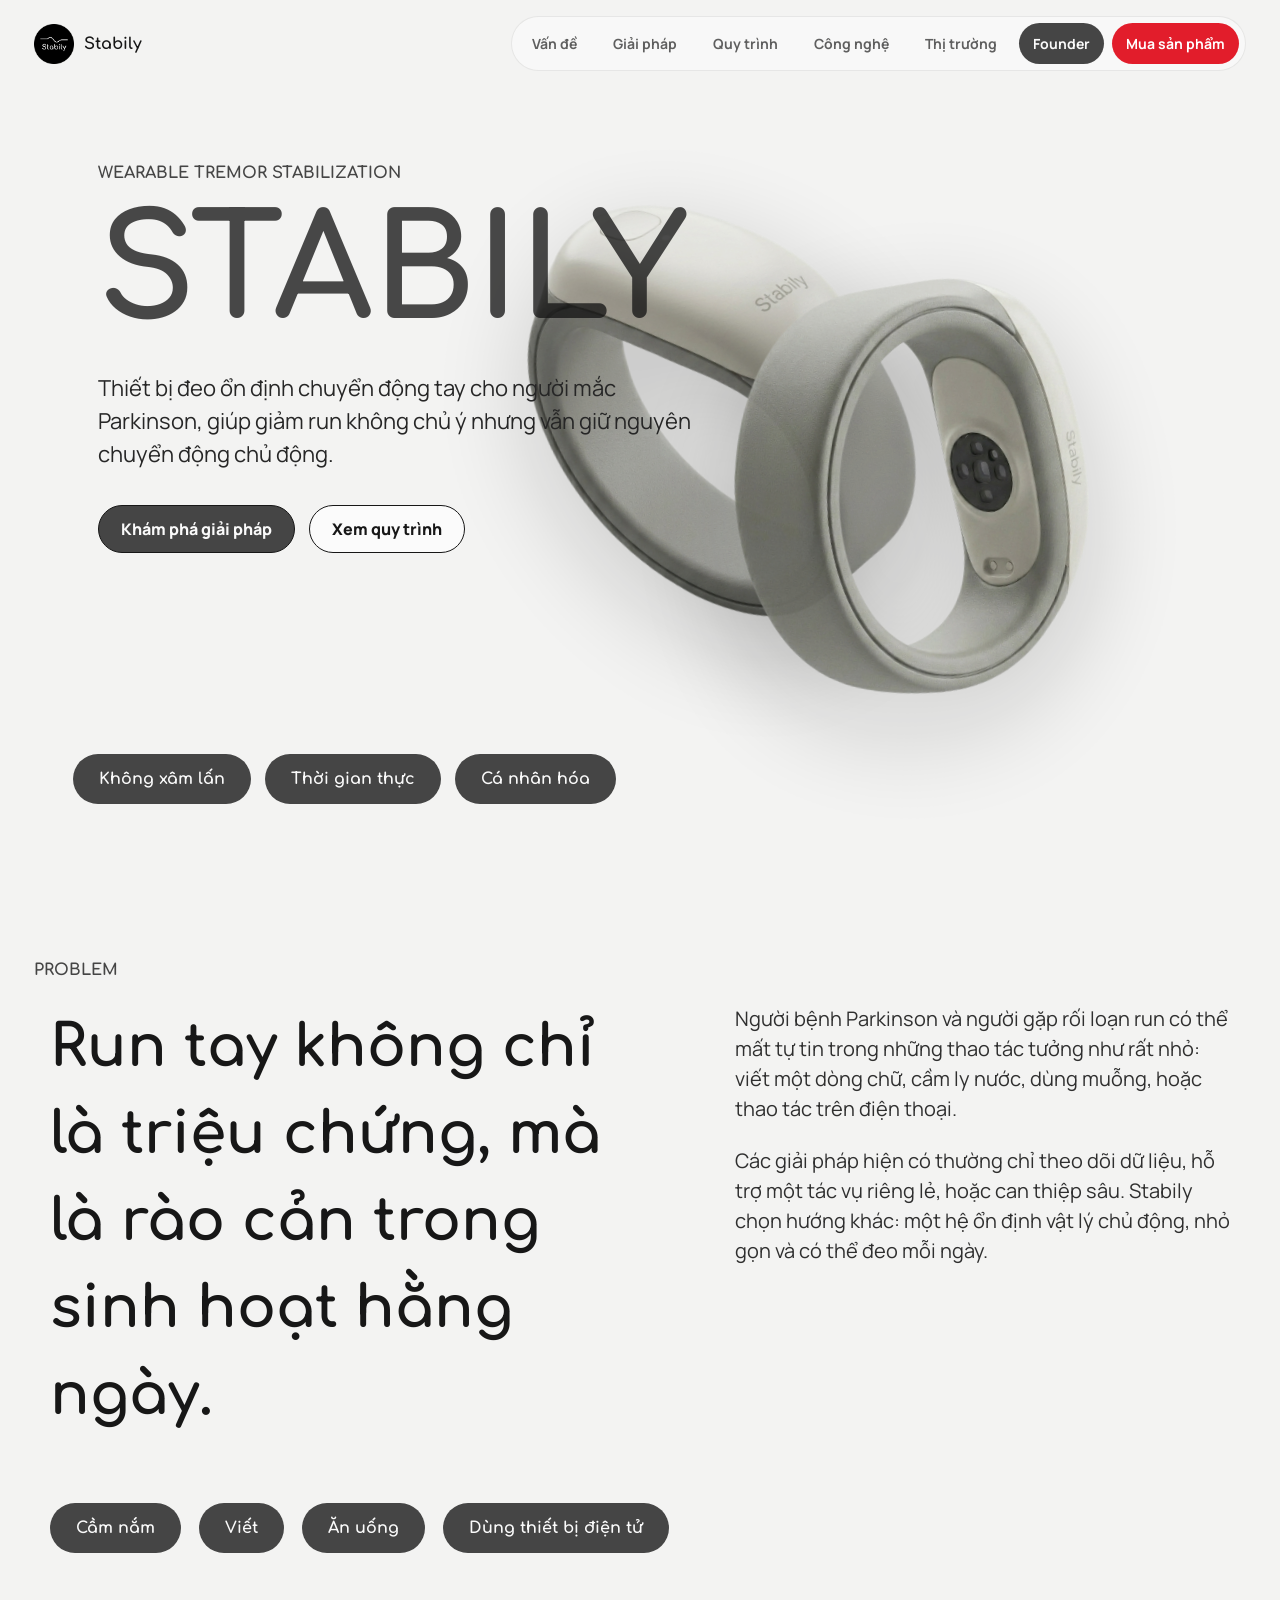
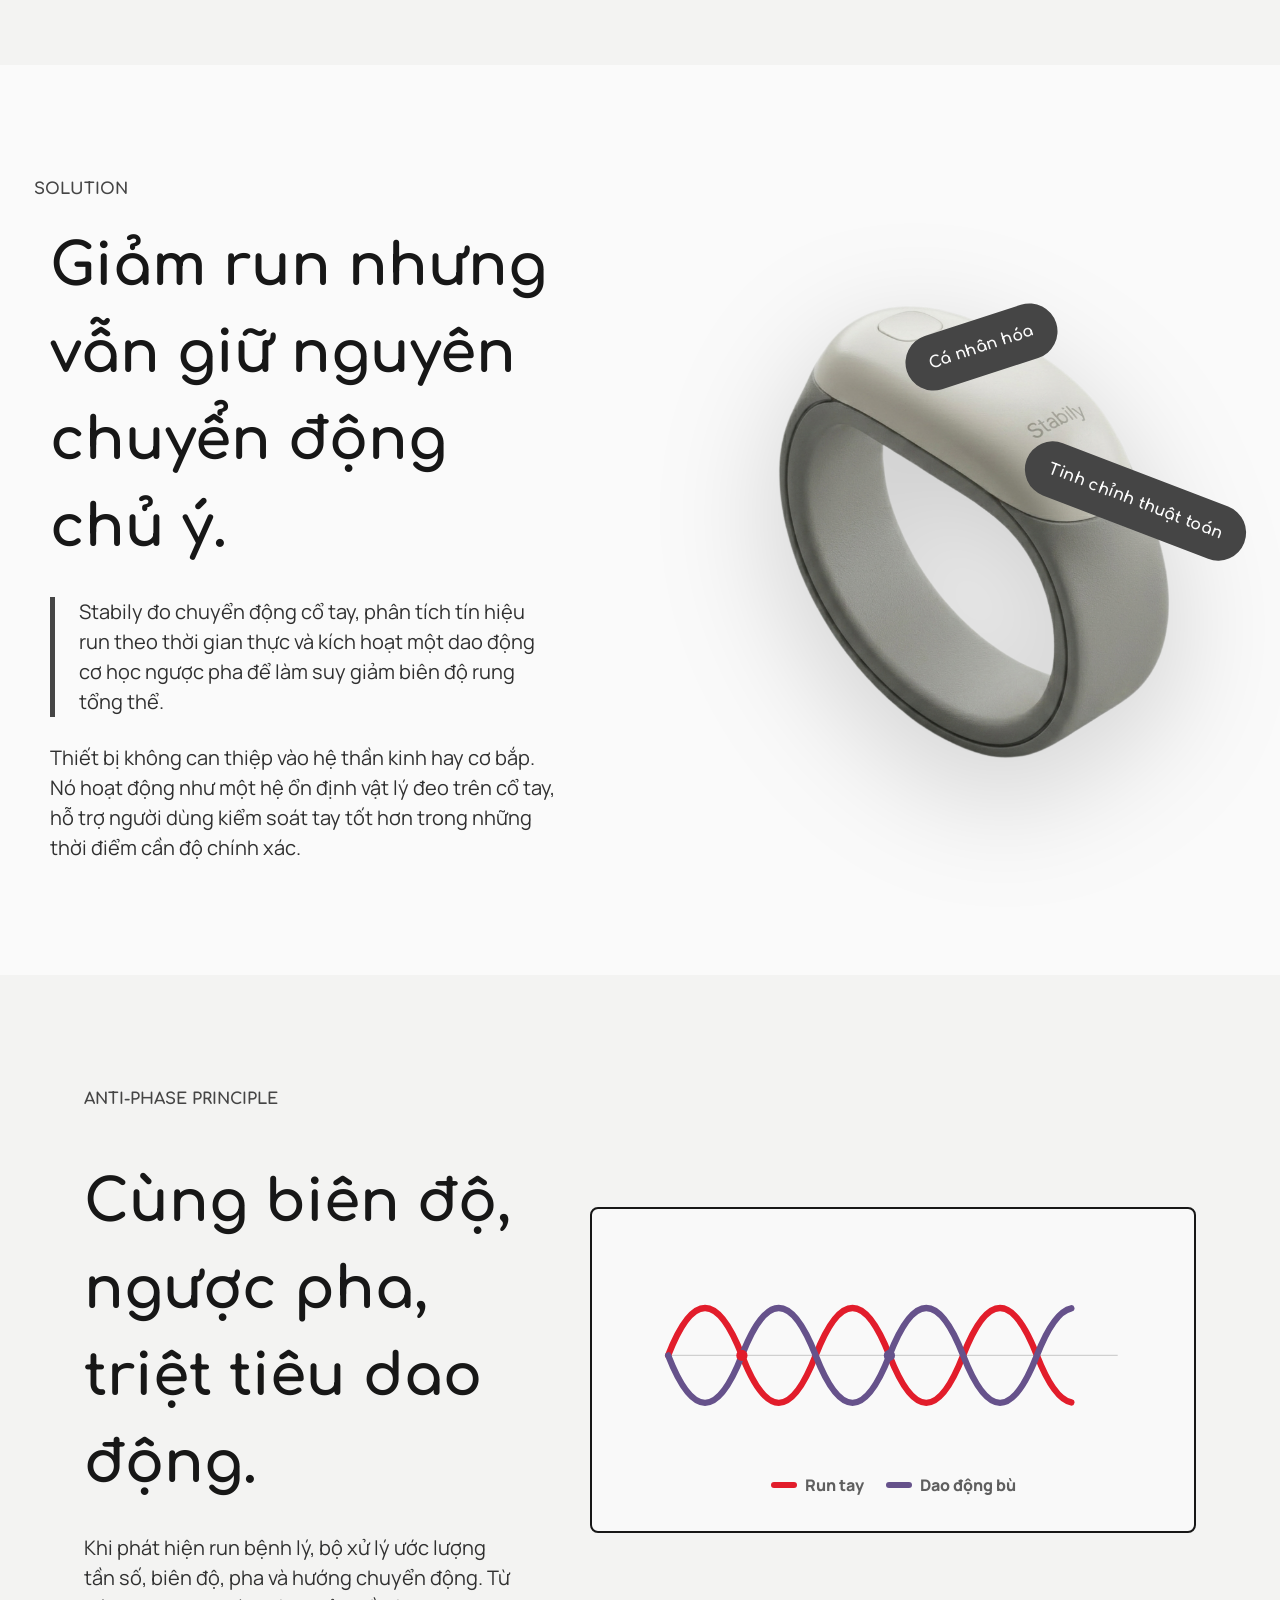
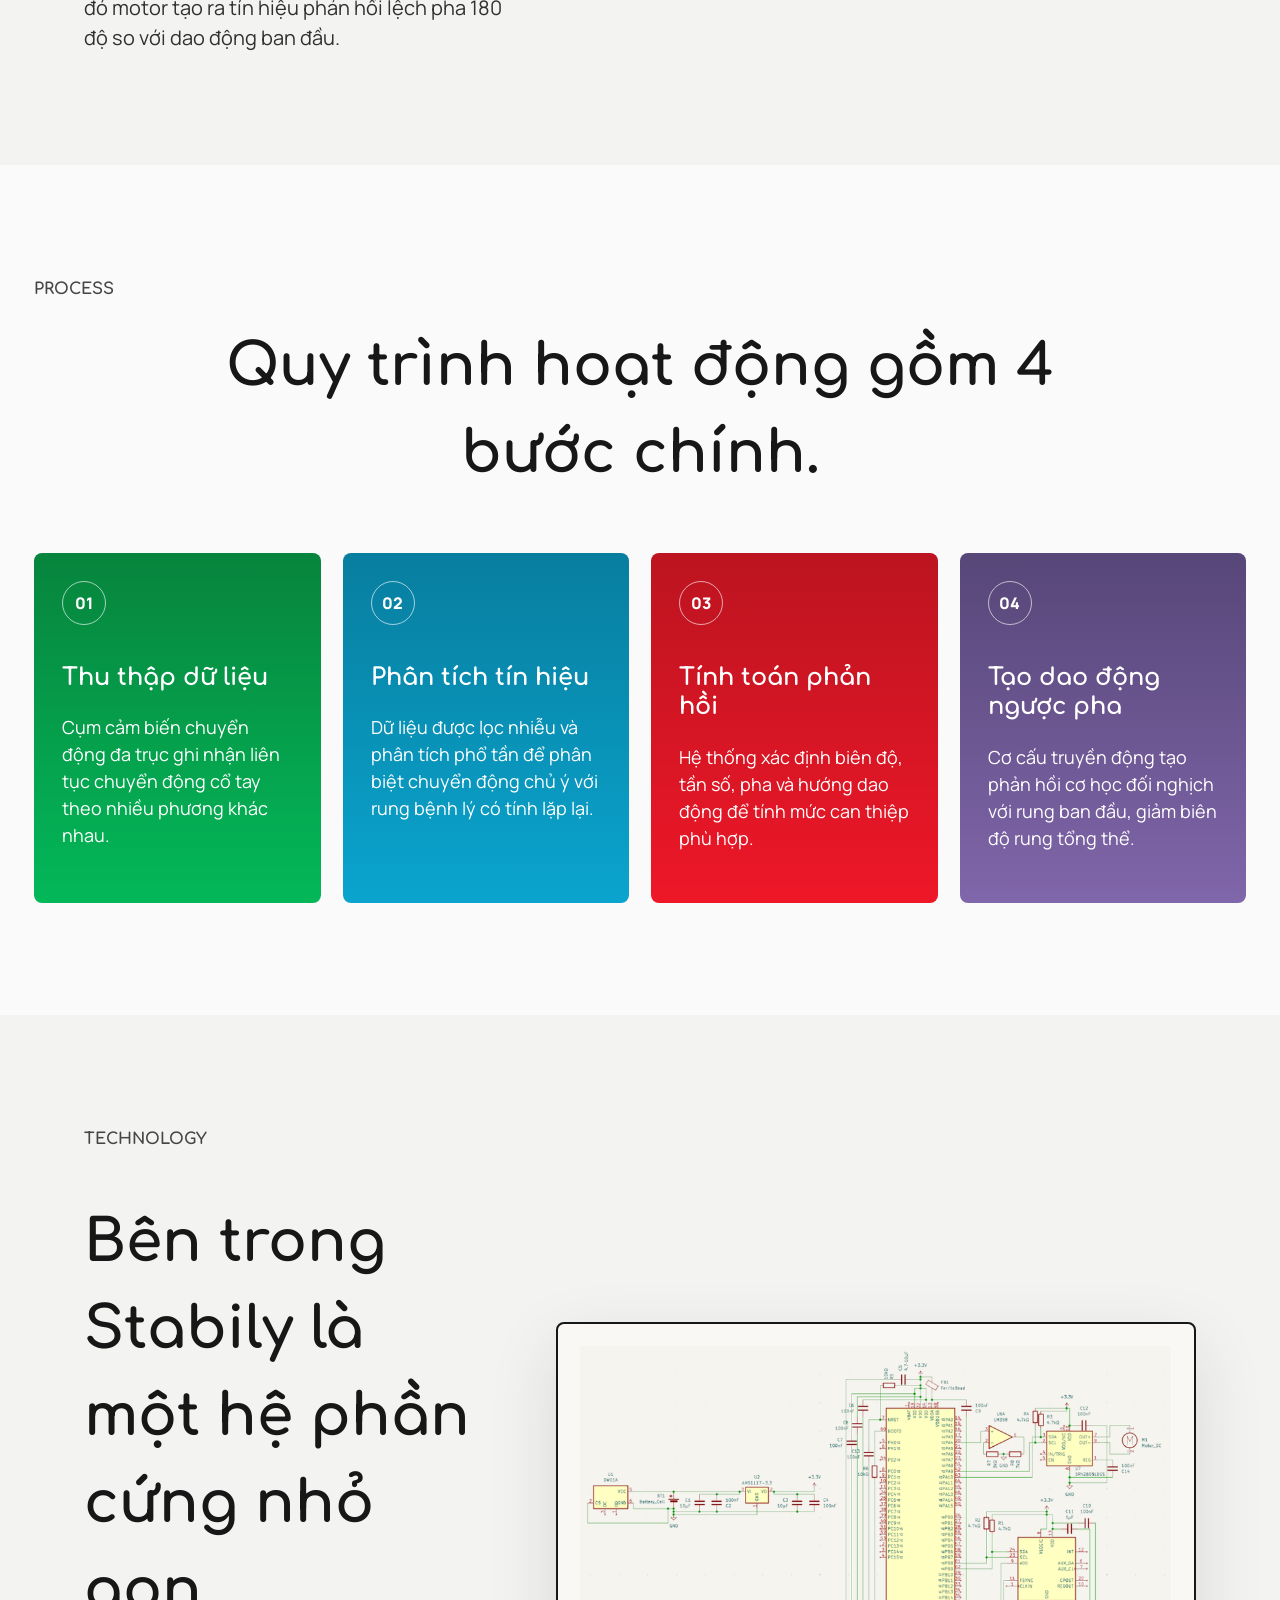
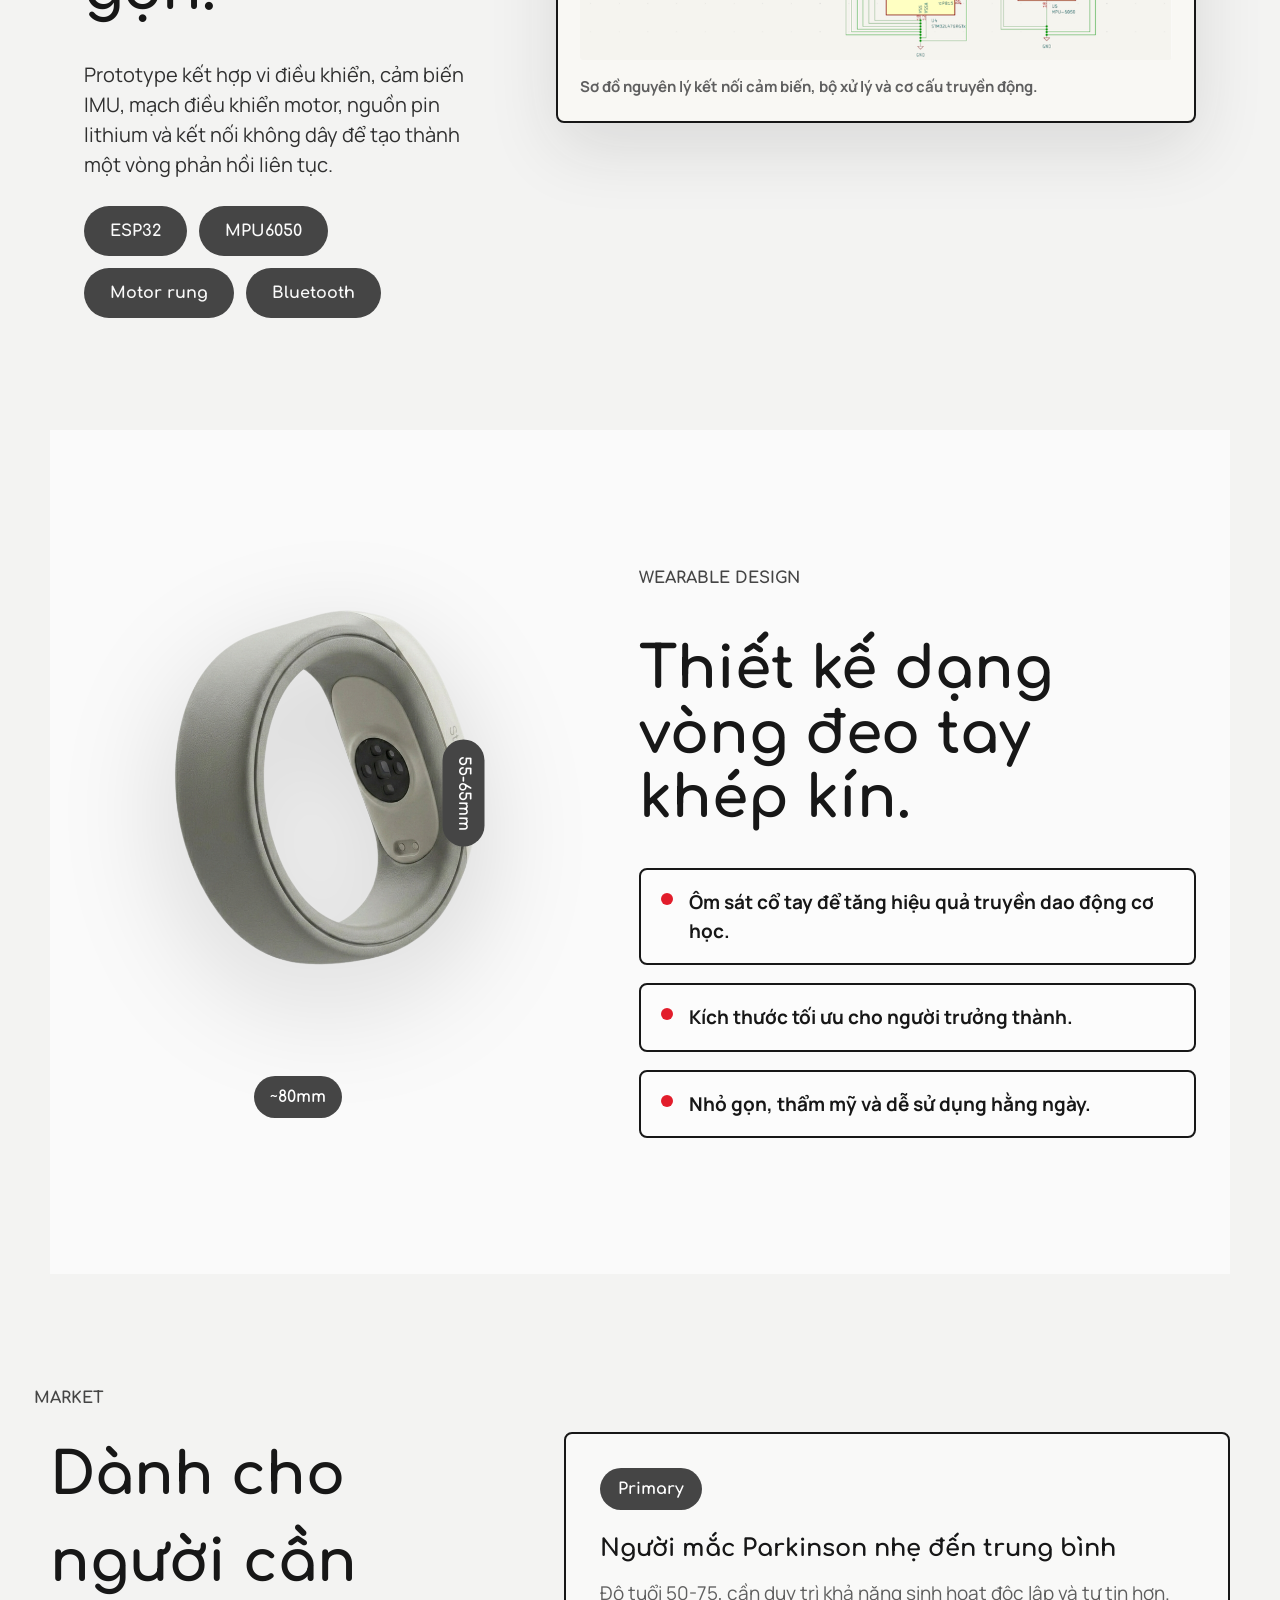
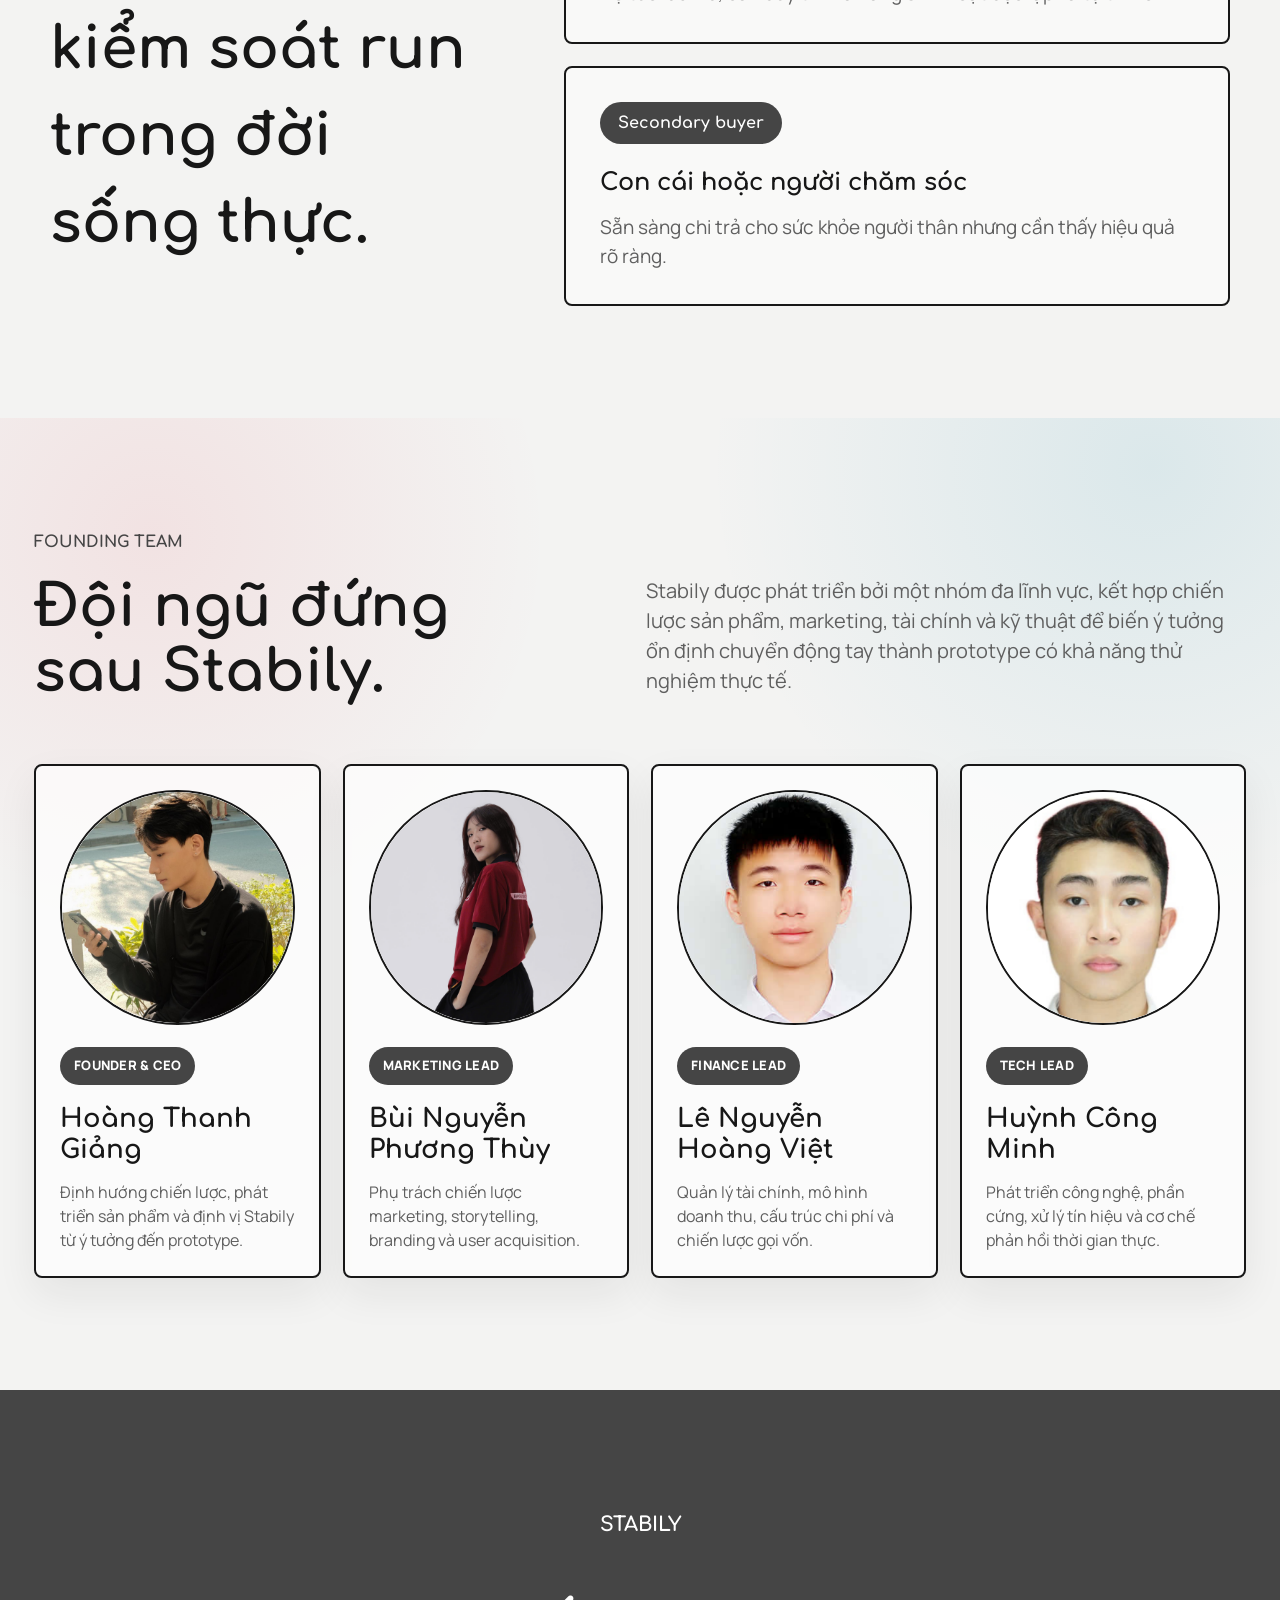
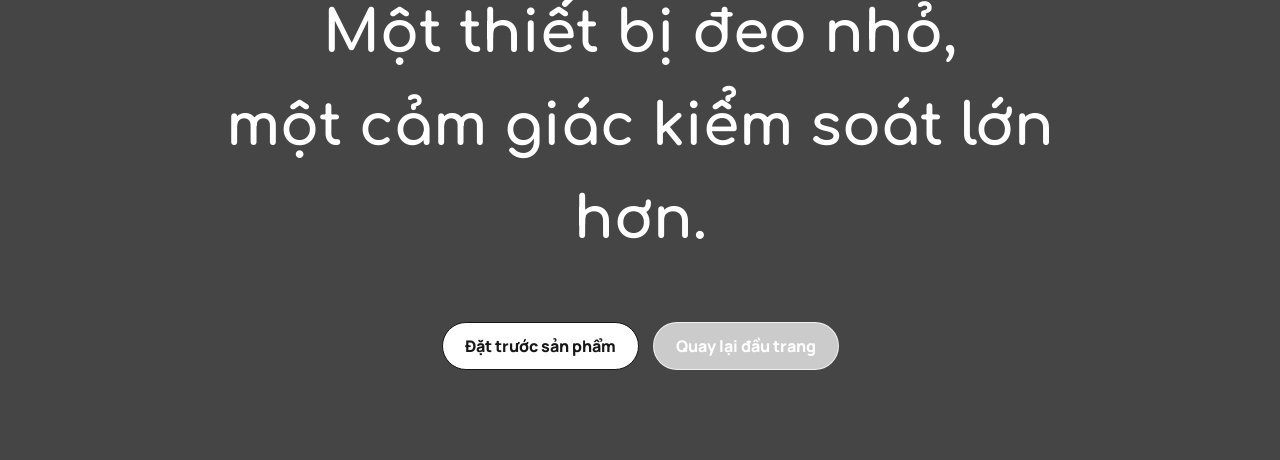
==== commit 7101033c: "Update image paths to remove './assets/'" ====
--- a/index.html
+++ b/index.html
@@ -19,7 +19,7 @@
   <body>
     <header class="site-header" data-elevated="false">
       <a class="brand" href="index.html" aria-label="Stabily home">
-        <img src="./assets/product/logo.png" alt="Stabily" style="height: 40px; width: auto; display: block;">
+        <img src="logo.png" alt="Stabily" style="height: 40px; width: auto; display: block;">
         <span>Stabily</span>
       </a>
 
@@ -44,12 +44,12 @@
         <div class="hero-product" aria-hidden="true">
           <img
             class="hero-ring hero-ring-front"
-            src="./assets/product/stabily-front.png"
+            src="stabily-front.png"
             alt=""
           />
           <img
             class="hero-ring hero-ring-inside"
-            src="./assets/product/stabily-inside.png"
+            src="stabily-inside.png"
             alt=""
           />
         </div>
@@ -119,7 +119,7 @@
           </div>
 
           <div class="product-stage reveal">
-            <img src="./assets/product/stabily-front.png" alt="Thiết bị đeo Stabily mặt ngoài" />
+            <img src="stabily-front.png" alt="Thiết bị đeo Stabily mặt ngoài" />
             <div class="callout callout-top">Cá nhân hóa</div>
             <div class="callout callout-side">Tinh chỉnh thuật toán</div>
           </div>
@@ -222,14 +222,14 @@
         </div>
 
         <figure class="circuit-frame reveal">
-          <img src="./assets/product/stabily-circuit.png" alt="Sơ đồ kỹ thuật bo mạch Stabily" />
+          <img src="stabily-circuit.png" alt="Sơ đồ kỹ thuật bo mạch Stabily" />
           <figcaption>Sơ đồ nguyên lý kết nối cảm biến, bộ xử lý và cơ cấu truyền động.</figcaption>
         </figure>
       </section>
 
       <section class="fit-section section-pad" aria-labelledby="fit-title">
         <div class="fit-product reveal">
-          <img src="./assets/product/stabily-inside.png" alt="Mặt trong thiết bị đeo Stabily" />
+          <img src="stabily-inside.png" alt="Mặt trong thiết bị đeo Stabily" />
           <div class="dimension dimension-height">55-65mm</div>
           <div class="dimension dimension-width">~80mm</div>
         </div>
@@ -278,28 +278,28 @@
 
         <div class="founder-grid">
           <article class="founder-card reveal">
-            <img src="./assets/team/hoang-thanh-giang.png" alt="Hoàng Thanh Giảng" />
+            <img src="hoang-thanh-giang.png" alt="Hoàng Thanh Giảng" />
             <span>Founder & CEO</span>
             <h3>Hoàng Thanh Giảng</h3>
             <p>Định hướng chiến lược, phát triển sản phẩm và định vị Stabily từ ý tưởng đến prototype.</p>
           </article>
 
           <article class="founder-card reveal">
-            <img src="./assets/team/bui-nguyen-phuong-thuy.png" alt="Bùi Nguyễn Phương Thùy" />
+            <img src="bui-nguyen-phuong-thuy.png" alt="Bùi Nguyễn Phương Thùy" />
             <span>Marketing Lead</span>
             <h3>Bùi Nguyễn Phương Thùy</h3>
             <p>Phụ trách chiến lược marketing, storytelling, branding và user acquisition.</p>
           </article>
 
           <article class="founder-card reveal">
-            <img src="./assets/team/le-nguyen-hoang-viet.png" alt="Lê Nguyễn Hoàng Việt" />
+            <img src="le-nguyen-hoang-viet.png" alt="Lê Nguyễn Hoàng Việt" />
             <span>Finance Lead</span>
             <h3>Lê Nguyễn Hoàng Việt</h3>
             <p>Quản lý tài chính, mô hình doanh thu, cấu trúc chi phí và chiến lược gọi vốn.</p>
           </article>
 
           <article class="founder-card reveal">
-            <img src="./assets/team/huynh-cong-minh.png" alt="Huỳnh Công Minh" />
+            <img src="huynh-cong-minh.png" alt="Huỳnh Công Minh" />
             <span>Tech Lead</span>
             <h3>Huỳnh Công Minh</h3>
             <p>Phát triển công nghệ, phần cứng, xử lý tín hiệu và cơ chế phản hồi thời gian thực.</p>
